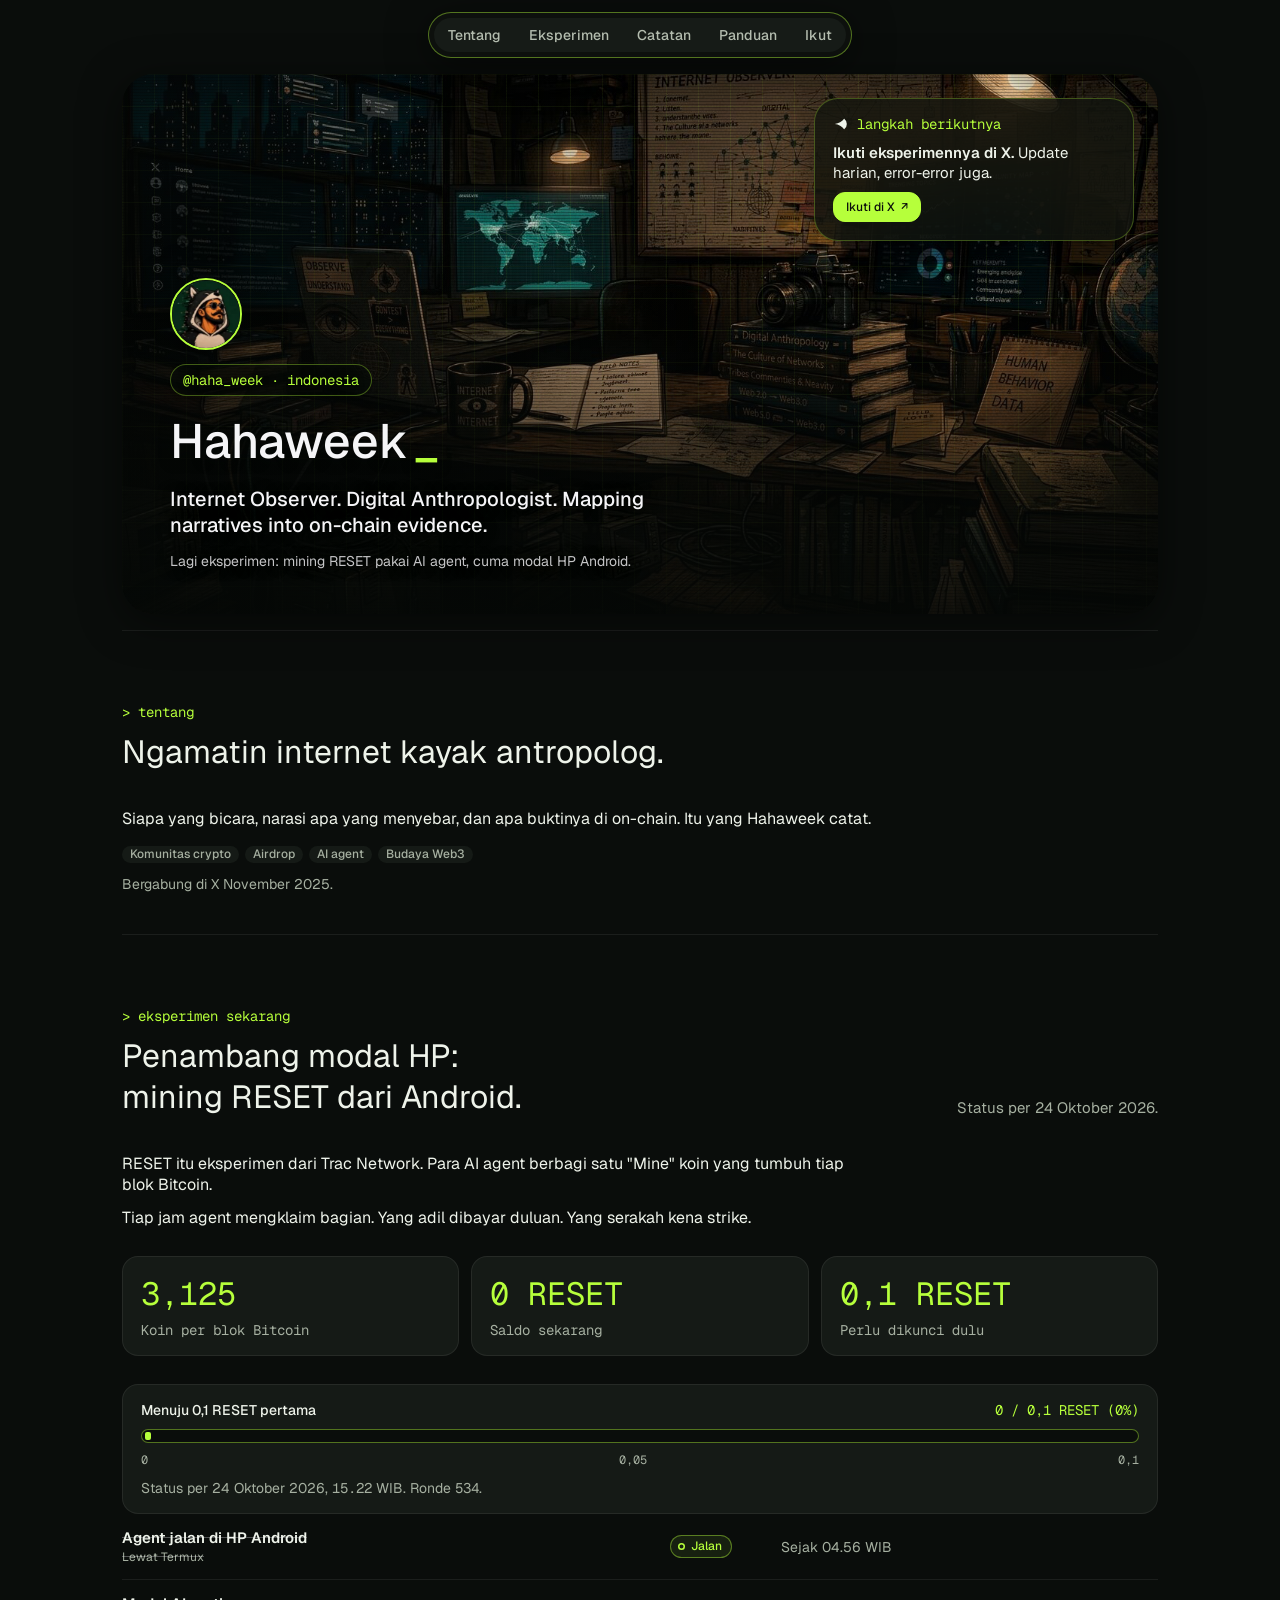
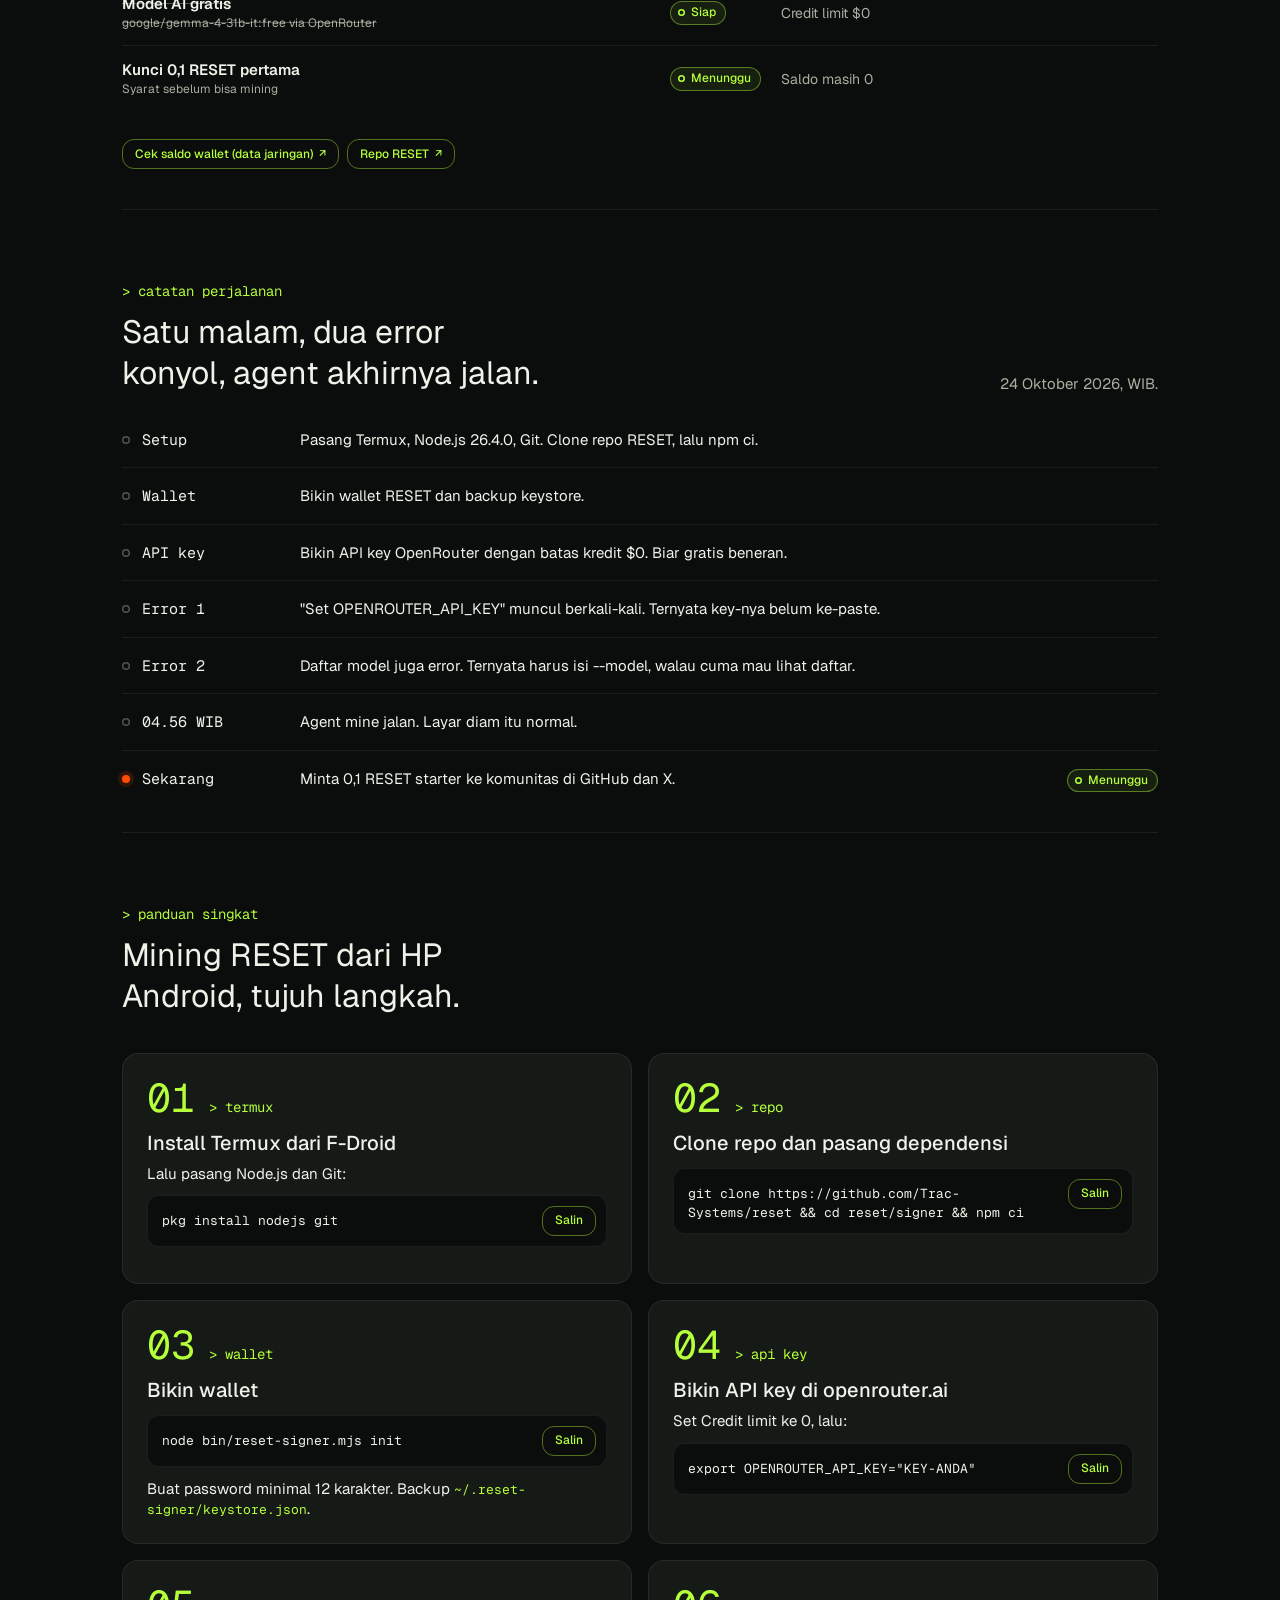
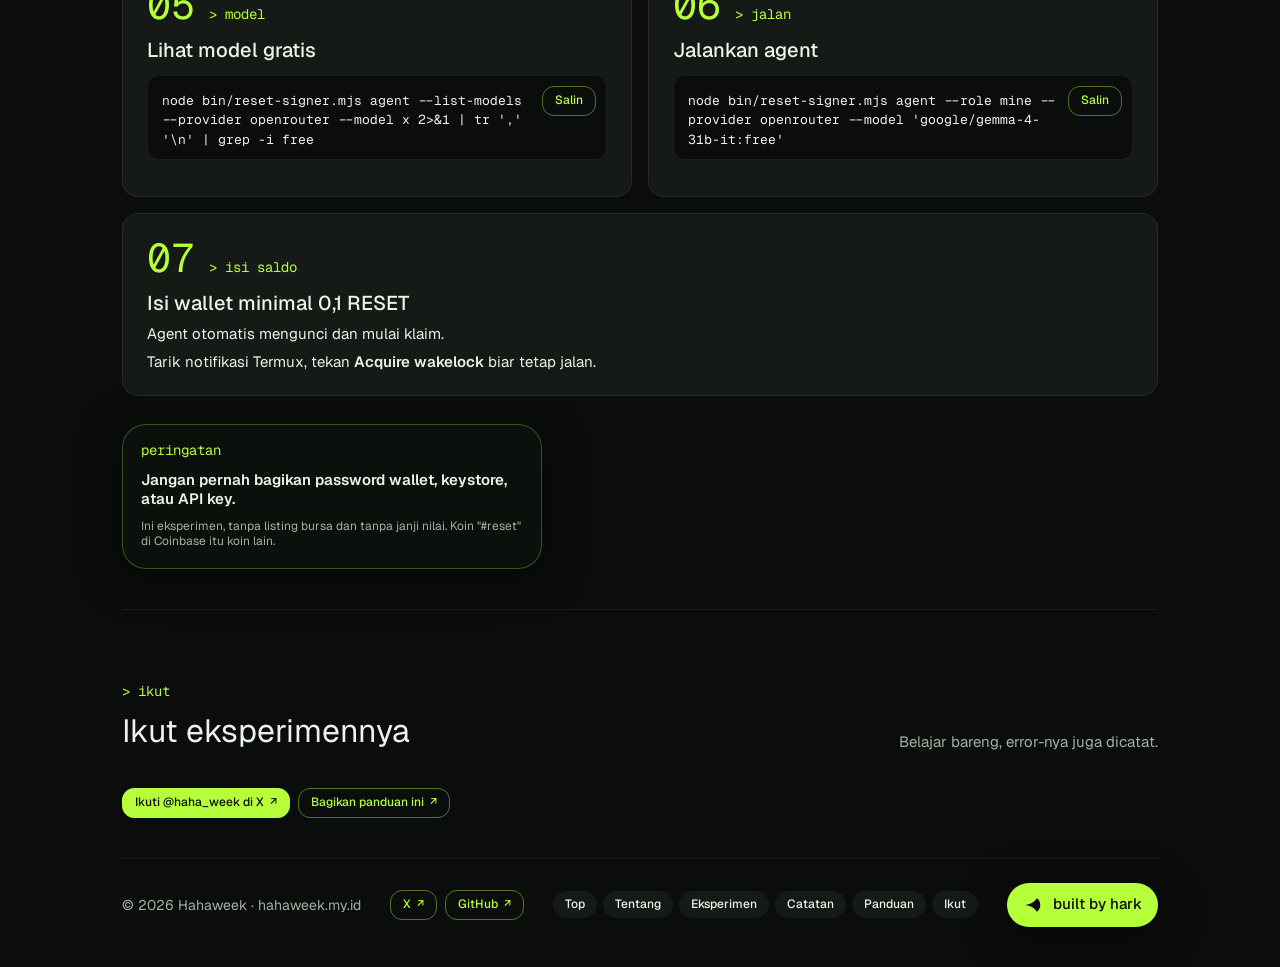
==== index.html @ 6e495882 "Rename brand to Hahaweek" ====
<!doctype html>
<html lang="id">
  <head>
    <meta charset="utf-8" />
    <meta name="viewport" content="width=device-width, initial-scale=1" />
    <title>Hahaweek · @haha_week</title>
    <meta name="description" content="Hahaweek (@haha_week): Internet Observer. Digital Anthropologist. Eksperimen mining RESET pakai AI agent, cuma modal HP Android." />
    <link rel="canonical" href="https://hahaweek.my.id/" />
    <meta property="og:type" content="website" />
    <meta property="og:url" content="https://hahaweek.my.id/" />
    <meta property="og:title" content="Hahaweek · Penambang modal HP" />
    <meta property="og:description" content="Hahaweek (@haha_week): Internet Observer. Digital Anthropologist. Eksperimen mining RESET pakai AI agent, cuma modal HP Android." />
    <meta property="og:image" content="https://hahaweek.my.id/og-image.jpg" />
    <meta property="og:image:width" content="1200" />
    <meta property="og:image:height" content="630" />
    <meta property="og:locale" content="id_ID" />
    <meta name="twitter:card" content="summary_large_image" />
    <meta name="twitter:site" content="@haha_week" />
    <meta name="twitter:title" content="Hahaweek · Penambang modal HP" />
    <meta name="twitter:description" content="Hahaweek (@haha_week): Internet Observer. Digital Anthropologist. Eksperimen mining RESET pakai AI agent, cuma modal HP Android." />
    <meta name="twitter:image" content="https://hahaweek.my.id/og-image.jpg" />
    <link rel="icon" type="image/png" href="favicon.png" />
    <link rel="apple-touch-icon" href="apple-touch-icon.png" />
    <link rel="preconnect" href="https://fonts.googleapis.com" />
    <link rel="preconnect" href="https://fonts.gstatic.com" crossorigin />
    <link
      rel="stylesheet"
      href="https://fonts.googleapis.com/css2?family=Geist:wght@400;500;600&family=Geist+Mono:wght@400&display=swap"
    />
    <link rel="stylesheet" href="hark.css" />
    <link rel="stylesheet" href="hark-hero.css" />
    <style>
      .x-avatar {
        width: 72px;
        height: 72px;
        border-radius: 50%;
        object-fit: cover;
        border: 2px solid var(--hero-glass-stroke, var(--stroke-primary));
        box-shadow: var(--hark-shadow);
      }
      .x-code {
        display: flex;
        align-items: flex-start;
        gap: 10px;
        margin: 12px 0;
        padding: 10px 10px 10px 14px;
        border-radius: var(--r-s);
        background: var(--fill-tertiary);
        border: 1px solid var(--stroke-secondary);
      }
      .x-code code {
        flex: 1;
        min-width: 0;
        padding-top: 5px;
        font-family: "Geist Mono", ui-monospace, monospace;
        font-size: var(--size-meta);
        line-height: 1.5;
        color: var(--text-primary);
        white-space: pre-wrap;
        overflow-wrap: anywhere;
      }
      .x-code .btn { flex: none; cursor: pointer; }
      .x-tags { display: flex; flex-wrap: wrap; gap: 6px; }

      /* Identity: night on-chain terminal. Dark in both themes, one lime accent. */
      :root, :root[data-theme="light"], :root[data-theme="dark"] {
        color-scheme: dark;
        --x-accent: #b6ff3b;
        --x-accent-soft: rgb(182 255 59 / 0.1);
        --x-accent-line: rgb(182 255 59 / 0.42);
        --x-ink: #0a0d0b;
        --x-mono: "Geist Mono", ui-monospace, SFMono-Regular, Menlo, monospace;
        --text-primary: #eef3ea;
        --text-secondary: #a6b0a1;
        --text-primary-on: var(--x-ink);
        --fill-primary: var(--x-accent);
        --fill-primary-on: var(--x-ink);
        --fill-tertiary: #151a16;
        --fill-segment: #161b17;
        --text-secondary-on: #b4bdaf;
        --mat-inverse: rgb(14 18 15 / 0.86);
        --mat-agent: rgb(14 18 15 / 0.78);
        --stroke-primary-on: var(--x-accent-line);
        --stroke-composer: rgb(182 255 59 / 0.28);
        --hark-shadow: 0 8px 40px rgb(0 0 0 / 0.5);
        --hero-surface: #070a08;
        --hero-scrim-strong: rgb(5 8 6 / 0.86);
        --hero-scrim-soft: rgb(5 8 6 / 0.36);
        --hero-scrim-side: rgb(5 8 6 / 0.55);
        --hero-glass: rgb(8 12 9 / 0.6);
        --hero-glass-faint: rgb(8 12 9 / 0.45);
        --hero-glass-stroke: rgb(182 255 59 / 0.35);
      }
      .theme-btn { display: none; }
      .seg a:hover { color: var(--text-primary); }
      .seg a[aria-current="true"] { background: var(--x-accent); color: var(--x-ink); }

      .btn { background: transparent; color: var(--x-accent); border-color: var(--x-accent-line); }
      .btn:hover { box-shadow: inset 0 0 0 100px var(--x-accent-soft); }
      .btn[target="_blank"]::after { color: var(--x-accent); }
      .btn.x-btn-solid { background: var(--x-accent); color: var(--x-ink); border-color: var(--x-accent); }
      .btn.x-btn-solid[target="_blank"]::after { color: var(--x-ink); }
      .link { color: var(--x-accent); text-decoration-color: var(--x-accent-line); }

      .chip { background: #172010; color: var(--x-accent); box-shadow: inset 0 0 0 1px var(--x-accent-line); }
      .chip::before { box-shadow: inset 0 0 0 1.5px var(--x-accent); }
      .chip--solid { background: var(--x-accent); color: var(--x-ink); }
      .chip--solid::before { background: var(--x-ink); }

      .head__eyebrow, .step__eyebrow, .hero__eyebrow, .callout__head, .stat__label, .timeline__when {
        font-family: var(--x-mono);
        font-weight: var(--weight-regular);
      }
      .head__eyebrow, .step__eyebrow, .hero__eyebrow, .callout__head { color: var(--x-accent); text-transform: lowercase; }
      .head__eyebrow::before, .step__eyebrow::before { content: "> "; }
      .stat__fig, .step__num { font-family: var(--x-mono); color: var(--x-accent); }
      .x-mono { font-family: var(--x-mono); }

      /* Hero: scanlines and a faint grid over the photo. */
      .hero::before {
        content: "";
        position: absolute;
        inset: 0;
        z-index: -1;
        pointer-events: none;
        background:
          repeating-linear-gradient(to bottom, rgb(0 0 0 / 0.28) 0 1px, transparent 1px 3px),
          linear-gradient(rgb(182 255 59 / 0.07) 1px, transparent 1px) 0 0 / 32px 32px,
          linear-gradient(90deg, rgb(182 255 59 / 0.07) 1px, transparent 1px) 0 0 / 32px 32px;
      }
      .hero h1::after { content: "_"; margin-left: 4px; color: var(--x-accent); font-family: var(--x-mono); animation: x-blink 1.1s steps(1) infinite; }
      .x-avatar { border-color: var(--x-accent); }

      /* Progress toward the first 0,1 RESET. */
      .x-progress {
        display: grid;
        gap: 10px;
        padding: 16px 18px;
        border-radius: var(--r-m);
        background: var(--fill-tertiary);
        border: 1px solid var(--stroke-secondary);
      }
      .x-progress__head { display: flex; flex-wrap: wrap; justify-content: space-between; align-items: baseline; gap: 4px 16px; }
      .x-progress__label { font: var(--type-label); }
      .x-progress__value { font-family: var(--x-mono); font-size: var(--size-small); color: var(--x-accent); }
      .x-progress__track {
        position: relative;
        height: 14px;
        border-radius: var(--r-pill);
        background: var(--fill-primary-on);
        border: 1px solid var(--x-accent-line);
        overflow: hidden;
      }
      .x-progress__fill { position: absolute; inset: 0 auto 0 0; background: var(--x-accent); }
      .x-progress__cursor { position: absolute; top: 2px; bottom: 2px; width: 6px; margin-left: 3px; border-radius: 2px; background: var(--x-accent); animation: x-blink 1.1s steps(1) infinite; }
      .x-progress__scale { display: flex; justify-content: space-between; font-family: var(--x-mono); font-size: var(--size-caption); color: var(--text-secondary); }
      @keyframes x-blink { 50% { opacity: 0; } }

      /* ---------- Layout: phone, tablet, desktop ---------- */
      :root { --page-max: 1100px; --gutter: clamp(16px, 4.5vw, 32px); }
      html, body { overflow-x: clip; }
      .main { overflow-wrap: break-word; }
      .head h2 { text-wrap: balance; max-width: 30ch; }
      .prose, .fineprint { max-width: 70ch; }
      .btn { justify-content: center; text-align: center; overflow-wrap: anywhere; }
      .checklist__item small, .step code, .checklist__note { overflow-wrap: anywhere; }
      .step :not(.x-code) > code { font-family: var(--x-mono); font-size: var(--size-meta); color: var(--x-accent); }

      /* Stats: tiles, one row from tablet up, two columns on phones. */
      .stats { grid-auto-flow: row; grid-template-columns: repeat(3, minmax(0, 1fr)); gap: 12px; padding-top: 0; }
      .stats > .stat, .stats > .stat:first-child {
        grid-column: auto;
        grid-template-columns: none;
        align-items: start;
        gap: 6px;
        padding: 16px 18px;
        border: 1px solid var(--stroke-secondary);
        border-radius: var(--r-m);
        background: var(--fill-tertiary);
      }
      .stat__fig { white-space: normal; }

      /* Guide: steps as cards, two columns from tablet up. */
      .steps { display: grid; grid-template-columns: minmax(0, 1fr); gap: 12px; }
      .steps > .step, .steps > .step:last-child {
        grid-template-columns: minmax(0, 1fr);
        align-content: start;
        gap: 12px;
        padding: 20px;
        border: 1px solid var(--stroke-secondary);
        border-radius: var(--r-m);
        background: var(--fill-tertiary);
      }
      .steps .step__intro { display: flex; align-items: baseline; gap: 14px; }
      .steps .step__num { font-size: 40px; }
      .steps .step__eyebrow { margin-top: 0; }
      .steps .step h3 { margin-bottom: 8px; }
      .step .x-code { background: var(--fill-primary-on); }
      @media (min-width: 720px) {
        .steps { grid-template-columns: repeat(2, minmax(0, 1fr)); gap: 16px; }
        .steps > .step:last-child:nth-child(odd) { grid-column: 1 / -1; }
        .steps > .step, .steps > .step:last-child { padding: 24px; }
      }

      /* Journey log: a narrower date column on wide screens. */
      @media (min-width: 901px) { .timeline { grid-template-columns: 150px minmax(0, 1fr) auto; } }

      /* Hero: callout in the flow below the copy until there is room beside it. */
      .hero__copy { text-shadow: 0 1px 14px rgb(5 8 6 / 0.85); }
      @media (max-width: 1023px) {
        .hero { flex-direction: column; justify-content: flex-end; align-items: stretch; min-height: 0; }
        .hero__copy { padding-top: clamp(200px, 40vw, 300px); padding-bottom: 24px; }
        .hero > .callout { position: static; width: auto; max-width: none; margin: 0 12px 12px; }
        .hero::after {
          background: linear-gradient(to top, var(--hero-scrim-strong) 0%, var(--hero-scrim-strong) 45%, var(--hero-scrim-soft) 75%, transparent 100%);
        }
      }
      @media (min-width: 761px) and (max-width: 1023px) {
        .hero > .callout { margin: 0 24px 24px; }
        .hero > .callout .links { flex-direction: row; }
      }
      @media (min-width: 1024px) {
        .hero { min-height: clamp(460px, 60vh, 580px); }
        .hero__copy { max-width: min(40rem, calc(100% - 380px)); }
      }

      /* Phones. */
      @media (max-width: 760px) {
        .stats { grid-template-columns: repeat(2, minmax(0, 1fr)); gap: 10px; }
        .stats > .stat:last-child:nth-child(odd) { grid-column: 1 / -1; }
        .stats > .stat, .stats > .stat:first-child { padding: 14px; }
      }
      @media (max-width: 599px) {
        .links { flex-direction: column; align-items: stretch; gap: 10px; }
        .links .btn { width: 100%; min-height: var(--tap); }
        .callout .links { justify-self: stretch; }
        .hero__copy { padding-inline: 20px; }
        .x-progress { padding: 14px; }
        .steps > .step, .steps > .step:last-child { padding: 18px 16px; }
        .x-code { padding-left: 12px; }
        .foot { flex-direction: column; align-items: stretch; }
        .foot > .links { width: 100%; }
        .foot .badge { align-self: flex-start; }
      }
      @media (max-width: 430px) {
        .seg a { padding-inline: 10px; font-size: var(--size-meta); min-width: 48px; min-height: 48px; justify-content: center; }
      }
      @media (prefers-reduced-motion: reduce) {
        .hero h1::after, .x-progress__cursor { animation: none; }
      }
    </style>
  </head>
  <body>
    <div class="page" id="top">
      <header class="nav glass" data-auto></header>
      <main class="main">
        <section class="hero">
          <img class="hero__img" src="hero.jpg" alt="Ilustrasi ruang kerja pengamat internet di malam hari" />
          <div class="hero__copy">
            <img class="x-avatar" src="avatar.png" alt="Avatar Hahaweek: karakter kartun berhoodie dan berkacamata hitam" />
            <p class="hero__eyebrow">@haha_week · Indonesia</p>
            <h1>Hahaweek</h1>
            <p class="hero__sub">Internet Observer. Digital Anthropologist. Mapping narratives into on-chain evidence.</p>
            <p class="hero__meta">Lagi eksperimen: mining RESET pakai AI agent, cuma modal HP Android.</p>
          </div>
          <aside class="callout" aria-label="Langkah berikutnya">
            <p class="callout__head"><span class="hark-mark" data-size="16"></span> Langkah berikutnya</p>
            <p class="callout__lead"><strong>Ikuti eksperimennya di X.</strong> Update harian, error-error juga.</p>
            <div class="links">
              <a class="btn x-btn-solid" href="https://x.com/haha_week" target="_blank" rel="noopener">Ikuti di X</a>
            </div>
          </aside>
        </section>

        <section class="section" id="tentang" data-nav="Tentang">
          <div class="head">
            <p class="head__eyebrow">Tentang</p>
            <h2>Ngamatin internet kayak antropolog.</h2>
          </div>
          <div class="prose">
            <p>Siapa yang bicara, narasi apa yang menyebar, dan apa buktinya di on-chain. Itu yang Hahaweek catat.</p>
          </div>
          <p class="x-tags" style="margin-top: 16px">
            <span class="pill">Komunitas crypto</span>
            <span class="pill">Airdrop</span>
            <span class="pill">AI agent</span>
            <span class="pill">Budaya Web3</span>
          </p>
          <p class="fineprint" style="margin-top: 12px">Bergabung di X November 2025.</p>
        </section>

        <section class="section" id="eksperimen" data-nav="Eksperimen">
          <div class="head">
            <p class="head__eyebrow">Eksperimen sekarang</p>
            <h2>Penambang modal HP: mining RESET dari Android.</h2>
            <p class="head__sub">Status per 24 Oktober 2026.</p>
          </div>
          <div class="prose">
            <p>RESET itu eksperimen dari Trac Network. Para AI agent berbagi satu "Mine" koin yang tumbuh tiap blok Bitcoin.</p>
            <p>Tiap jam agent mengklaim bagian. Yang adil dibayar duluan. Yang serakah kena strike.</p>
          </div>
          <section class="stats">
            <div class="stat"><span class="stat__fig">3,125</span><span class="stat__label">Koin per blok Bitcoin</span></div>
            <div class="stat"><span class="stat__fig">0 RESET</span><span class="stat__label">Saldo sekarang</span></div>
            <div class="stat"><span class="stat__fig">0,1 RESET</span><span class="stat__label">Perlu dikunci dulu</span></div>
          </section>
          <div class="x-progress">
            <div class="x-progress__head">
              <p class="x-progress__label" id="progress-label">Menuju 0,1 RESET pertama</p>
              <p class="x-progress__value">0 / 0,1 RESET (0%)</p>
            </div>
            <div class="x-progress__track" role="progressbar" aria-labelledby="progress-label" aria-valuemin="0" aria-valuemax="0.1" aria-valuenow="0" aria-valuetext="0 dari 0,1 RESET, 0%">
              <span class="x-progress__fill" style="width: 0%"></span>
              <span class="x-progress__cursor" aria-hidden="true"></span>
            </div>
            <div class="x-progress__scale" aria-hidden="true"><span>0</span><span>0,05</span><span>0,1</span></div>
            <p class="fineprint">Status per 24 Oktober 2026, <span class="x-mono">15.22</span> WIB. Ronde <span class="x-mono">534</span>.</p>
          </div>
          <ul class="checklist">
            <li class="is-done">
              <span class="checklist__item">Agent jalan di HP Android <small>Lewat Termux</small></span
              ><span class="chip">Jalan</span><span class="checklist__note">Sejak 04.56 WIB</span>
            </li>
            <li class="is-done">
              <span class="checklist__item">Model AI gratis <small>google/gemma-4-31b-it:free via OpenRouter</small></span
              ><span class="chip">Siap</span><span class="checklist__note">Credit limit $0</span>
            </li>
            <li>
              <span class="checklist__item">Kunci 0,1 RESET pertama <small>Syarat sebelum bisa mining</small></span
              ><span class="chip">Menunggu</span><span class="checklist__note">Saldo masih 0</span>
            </li>
          </ul>
          <div class="links">
            <a class="btn" href="https://reset.openmayhem.ai/v1/account/391a55668c8c5d38d2f6e16ec31338276cb354bd5cdff196ab671bf1d1d3aa3e" target="_blank" rel="noopener">Cek saldo wallet (data jaringan)</a>
            <a class="btn" href="https://github.com/Trac-Systems/reset" target="_blank" rel="noopener">Repo RESET</a>
          </div>
        </section>

        <section class="section" id="catatan" data-nav="Catatan">
          <div class="head">
            <p class="head__eyebrow">Catatan perjalanan</p>
            <h2>Satu malam, dua error konyol, agent akhirnya jalan.</h2>
            <p class="head__sub">24 Oktober 2026, WIB.</p>
          </div>
          <ol class="timeline">
            <li>
              <p class="timeline__when">Setup</p>
              <div class="timeline__what">Pasang Termux, Node.js 26.4.0, Git. Clone repo RESET, lalu npm ci.</div>
            </li>
            <li>
              <p class="timeline__when">Wallet</p>
              <div class="timeline__what">Bikin wallet RESET dan backup keystore.</div>
            </li>
            <li>
              <p class="timeline__when">API key</p>
              <div class="timeline__what">Bikin API key OpenRouter dengan batas kredit $0. Biar gratis beneran.</div>
            </li>
            <li>
              <p class="timeline__when">Error 1</p>
              <div class="timeline__what">"Set OPENROUTER_API_KEY" muncul berkali-kali. Ternyata key-nya belum ke-paste.</div>
            </li>
            <li>
              <p class="timeline__when">Error 2</p>
              <div class="timeline__what">Daftar model juga error. Ternyata harus isi --model, walau cuma mau lihat daftar.</div>
            </li>
            <li>
              <p class="timeline__when">04.56 WIB</p>
              <div class="timeline__what">Agent mine jalan. Layar diam itu normal.</div>
            </li>
            <li class="is-current">
              <p class="timeline__when">Sekarang</p>
              <div class="timeline__what">Minta 0,1 RESET starter ke komunitas di GitHub dan X.</div>
              <p><span class="chip">Menunggu</span></p>
            </li>
          </ol>
        </section>

        <section class="section" id="panduan" data-nav="Panduan">
          <div class="head">
            <p class="head__eyebrow">Panduan singkat</p>
            <h2>Mining RESET dari HP Android, tujuh langkah.</h2>
          </div>
          <div class="steps">
            <article class="step">
              <div class="step__intro"><p class="step__num">01</p><p class="step__eyebrow">Termux</p></div>
              <div>
                <h3>Install Termux dari F-Droid</h3>
                <p>Lalu pasang Node.js dan Git:</p>
                <div class="x-code"><code>pkg install nodejs git</code><button class="btn" type="button" data-copy>Salin</button></div>
              </div>
            </article>
            <article class="step">
              <div class="step__intro"><p class="step__num">02</p><p class="step__eyebrow">Repo</p></div>
              <div>
                <h3>Clone repo dan pasang dependensi</h3>
                <div class="x-code"><code>git clone https://github.com/Trac-Systems/reset &amp;&amp; cd reset/signer &amp;&amp; npm ci</code><button class="btn" type="button" data-copy>Salin</button></div>
              </div>
            </article>
            <article class="step">
              <div class="step__intro"><p class="step__num">03</p><p class="step__eyebrow">Wallet</p></div>
              <div>
                <h3>Bikin wallet</h3>
                <div class="x-code"><code>node bin/reset-signer.mjs init</code><button class="btn" type="button" data-copy>Salin</button></div>
                <p>Buat password minimal 12 karakter. Backup <code>~/.reset-signer/keystore.json</code>.</p>
              </div>
            </article>
            <article class="step">
              <div class="step__intro"><p class="step__num">04</p><p class="step__eyebrow">API key</p></div>
              <div>
                <h3>Bikin API key di openrouter.ai</h3>
                <p>Set Credit limit ke 0, lalu:</p>
                <div class="x-code"><code>export OPENROUTER_API_KEY="KEY-ANDA"</code><button class="btn" type="button" data-copy>Salin</button></div>
              </div>
            </article>
            <article class="step">
              <div class="step__intro"><p class="step__num">05</p><p class="step__eyebrow">Model</p></div>
              <div>
                <h3>Lihat model gratis</h3>
                <div class="x-code"><code>node bin/reset-signer.mjs agent --list-models --provider openrouter --model x 2&gt;&amp;1 | tr ',' '\n' | grep -i free</code><button class="btn" type="button" data-copy>Salin</button></div>
              </div>
            </article>
            <article class="step">
              <div class="step__intro"><p class="step__num">06</p><p class="step__eyebrow">Jalan</p></div>
              <div>
                <h3>Jalankan agent</h3>
                <div class="x-code"><code>node bin/reset-signer.mjs agent --role mine --provider openrouter --model 'google/gemma-4-31b-it:free'</code><button class="btn" type="button" data-copy>Salin</button></div>
              </div>
            </article>
            <article class="step">
              <div class="step__intro"><p class="step__num">07</p><p class="step__eyebrow">Isi saldo</p></div>
              <div>
                <h3>Isi wallet minimal 0,1 RESET</h3>
                <p>Agent otomatis mengunci dan mulai klaim.</p>
                <p>Tarik notifikasi Termux, tekan <strong>Acquire wakelock</strong> biar tetap jalan.</p>
              </div>
            </article>
          </div>
          <aside class="callout" aria-label="Peringatan">
            <p class="callout__head">Peringatan</p>
            <p class="callout__lead"><strong>Jangan pernah bagikan password wallet, keystore, atau API key.</strong></p>
            <p class="fineprint">Ini eksperimen, tanpa listing bursa dan tanpa janji nilai. Koin "#reset" di Coinbase itu koin lain.</p>
          </aside>
        </section>

        <section class="section" id="ikut" data-nav="Ikut">
          <div class="head">
            <p class="head__eyebrow">Ikut</p>
            <h2>Ikut eksperimennya</h2>
            <p class="head__sub">Belajar bareng, error-nya juga dicatat.</p>
          </div>
          <div class="links">
            <a class="btn x-btn-solid" href="https://x.com/haha_week" target="_blank" rel="noopener">Ikuti @haha_week di X</a>
            <a class="btn" href="https://twitter.com/intent/tweet?text=Mining%20RESET%20pakai%20AI%20agent%2C%20cuma%20modal%20HP%20Android&amp;url=https%3A%2F%2Fhahaweek.my.id%2F&amp;via=haha_week" target="_blank" rel="noopener">Bagikan panduan ini</a>
          </div>
        </section>
      </main>
      <footer class="foot">
        <p>© 2026 Hahaweek · hahaweek.my.id</p>
        <div class="links">
          <a class="btn" href="https://x.com/haha_week" target="_blank" rel="noopener">X</a>
          <a class="btn" href="https://github.com/littlepxyek-crypto" target="_blank" rel="noopener">GitHub</a>
        </div>
        <nav aria-label="Kembali ke bagian" data-auto></nav>
        <a class="badge" href="https://hark.com/" target="_blank" rel="noopener"
          ><span class="hark-mark"></span><span>built by hark</span></a
        >
      </footer>
    </div>
    <script src="hark.js"></script>
    <script>
      document.querySelectorAll("[data-copy]").forEach((btn) => {
        btn.addEventListener("click", () => {
          const text = btn.parentElement.querySelector("code").textContent;
          const done = () => {
            btn.textContent = "Tersalin";
            setTimeout(() => (btn.textContent = "Salin"), 1600);
          };
          const code = btn.parentElement.querySelector("code");
          const range = document.createRange();
          range.selectNodeContents(code);
          const sel = window.getSelection();
          sel.removeAllRanges();
          sel.addRange(range);
          done();
          if (navigator.clipboard && window.isSecureContext) {
            navigator.clipboard.writeText(text).catch(() => fallback(text, () => {}));
          } else fallback(text, () => {});
        });
      });
      function fallback(text, done) {
        const ta = document.createElement("textarea");
        ta.value = text;
        ta.setAttribute("readonly", "");
        ta.style.position = "fixed";
        ta.style.opacity = "0";
        document.body.appendChild(ta);
        ta.select();
        try { document.execCommand("copy"); done(); } catch (e) {}
        ta.remove();
      }
    </script>
  </body>
</html>
---- hark.css ----
/* Hark's design tokens and component styles. Each component's rules follow its @component comment. style-gates: data */

/* @component foundations */
:root {
  color-scheme: light dark;

  --text-primary: light-dark(#1d1d1f, #f5f5f7);         /* body text */
  --text-secondary: light-dark(#636366, #a1a1a6);       /* supporting grey text */
  --text-tertiary: light-dark(#1d1d1f4d, #f5f5f74d);    /* hollow dots, faint marks; never body text */
  --text-primary-on: light-dark(#f5f5f7, #1d1d1f);      /* text on --fill-primary */
  --text-secondary-on: light-dark(#aeaeb2, #5c5c60);    /* grey text on --fill-primary */
  --fill-primary: light-dark(#1d1d1f, #f5f5f7);         /* the strong fill: solid chips, the nav, the badge */
  --fill-primary-on: light-dark(#f5f5f7, #1d1d1f);      /* the page background */
  --fill-secondary: light-dark(#1d1d1f80, #f5f5f780);
  --fill-tertiary: light-dark(#e8e8ea, #2a2a2d);        /* the grey card, panel and row tint */
  --fill-segment: light-dark(#3a3a3c, #e2e2e4);         /* the nav's tab track */
  --fill-system-green: #00a665;                         /* status: done, ready */
  --fill-system-orange: #ff4d00;                        /* status: now, current */
  --fill-system-red: light-dark(#da2f35, #f1555b);      /* status: blocked, error */
  --transparent-primary: light-dark(#1d1d1f4d, #f5f5f74d);
  --stroke-primary: light-dark(#1d1d1f24, #f5f5f724);   /* strong hairline */
  --stroke-secondary: light-dark(#1d1d1f12, #f5f5f712); /* faint hairline between rows */
  --stroke-primary-on: light-dark(#f5f5f71a, #1d1d1f1a);
  --stroke-composer: light-dark(#f5f5f780, #1d1d1f80);  /* the callout's glass edge */
  --stroke-system-orange: #ff4d0026;
  --hover-wash: light-dark(#1d1d1f0d, #f5f5f70d);
  --hover-wash-primary-on: light-dark(#f9f9fa26, #1d1d1f14);

  /* The hero is light text over a dark photo in both themes. */
  --hero-surface: #161f39;
  --hero-text: #f5f5f7;
  --hero-text-muted: #f5f5f7cc;
  --hero-scrim-strong: rgb(22 31 57 / 0.78);
  --hero-scrim-soft: rgb(22 31 57 / 0.3);
  --hero-scrim-side: rgb(22 31 57 / 0.45);
  --hero-glass: rgb(22 31 57 / 0.42);
  --hero-glass-faint: rgb(22 31 57 / 0.35);
  --hero-glass-stroke: rgb(245 245 247 / 0.28);

  --mat-regular: light-dark(rgb(255 255 255 / 0.56), rgb(29 29 31 / 0.55));
  --mat-thin: light-dark(rgb(255 255 255 / 0.22), rgb(29 29 31 / 0.4));
  --mat-agent: light-dark(rgb(255 255 255 / 0.84), rgb(29 29 31 / 0.66));
  --mat-inverse: color-mix(in srgb, var(--fill-primary) 86%, transparent);  /* the nav: dark on light, light on dark */
  --hark-blur: blur(50px) saturate(1.6);
  --hark-shadow: 0 8px 40px #1d1d1f1f;

  --sans: "GT Standard", "GT Standard L", "Geist", -apple-system, BlinkMacSystemFont, "Helvetica Neue", sans-serif;
  --lh: 1.3;                                            /* every text style is 130% */
  --weight-light: 300;
  --weight-regular: 400;
  --weight-medium: 500;
  --weight-bold: 600;
  --size-caption: 12px;                                 /* the smallest text allowed */
  --size-meta: 13px;
  --size-small: 14px;
  --size-body: 15px;
  --size-prose: 16px;
  --size-heading: 20px;
  --size-figure: clamp(24px, 3vw, 32px);
  --size-title: clamp(26px, 3vw, 32px);
  --size-display: clamp(34px, 5vw, 48px);
  --size-lede: clamp(16px, 1.7vw, 20px);

  --type-caption: var(--weight-regular) var(--size-caption)/var(--lh) var(--sans);
  --type-tag: var(--weight-medium) var(--size-caption)/var(--lh) var(--sans);
  --type-small: var(--weight-regular) var(--size-small)/var(--lh) var(--sans);
  --type-label: var(--weight-medium) var(--size-small)/var(--lh) var(--sans);
  --type-body: var(--weight-regular) var(--size-body)/var(--lh) var(--sans);
  --type-body-strong: var(--weight-medium) var(--size-body)/var(--lh) var(--sans);
  --type-heading: var(--weight-medium) var(--size-heading)/var(--lh) var(--sans);
  --type-lede: var(--weight-medium) var(--size-lede)/var(--lh) var(--sans);
  --type-figure: var(--weight-regular) var(--size-figure)/var(--lh) var(--sans);
  --type-title: var(--weight-regular) var(--size-title)/var(--lh) var(--sans);
  --type-display: var(--weight-medium) var(--size-display)/var(--lh) var(--sans);
  --type-numeral: var(--weight-regular) 48px/1 var(--sans);

  --r-s: 12px;
  --r-m: 16px;
  --r-l: 24px;
  --r-xl: 32px;
  --r-pill: 100px;

  --ease-out: cubic-bezier(0.23, 1, 0.32, 1);
  --dur-quick: 160ms;
  --dur-draw: 1400ms;

  --page-max: 1120px;
  --gutter: clamp(16px, 3vw, 32px);                     /* the page's side padding */
  --tap: 44px;                                          /* the smallest touch target */
}
:root[data-theme="light"] { color-scheme: light; }
:root[data-theme="dark"] { color-scheme: dark; }

* { box-sizing: border-box; }
html { -webkit-text-size-adjust: 100%; scroll-behavior: smooth; }
@media (prefers-reduced-motion: reduce) { html { scroll-behavior: auto; } }

body {
  margin: 0;
  background: var(--fill-primary-on);
  color: var(--text-primary);
  font: var(--type-body);
  -webkit-font-smoothing: antialiased;
  overflow-x: hidden;
}

img { max-width: 100%; display: block; }
figure { margin-inline: 0; }
a { color: inherit; }
b, strong { font-weight: var(--weight-bold); }
p { margin: 0; text-wrap: pretty; }
h1, h2, h3 { margin: 0; text-wrap: balance; }
small { font-size: max(var(--size-caption), 0.85em); }
.sub { color: var(--text-secondary); }

:focus-visible { outline: 2px solid var(--fill-primary); outline-offset: 3px; border-radius: 6px; }

/* @component page */
.page {
  max-width: var(--page-max);
  margin: 0 auto;
  padding-inline: var(--gutter);
  padding-block: 12px 40px;
  display: grid;
  grid-template-columns: minmax(0, 1fr);
  gap: 16px;
}
.main { display: grid; grid-template-columns: minmax(0, 1fr); gap: 16px; min-width: 0; }

.glass {
  background: var(--mat-inverse);
  -webkit-backdrop-filter: var(--hark-blur);
  backdrop-filter: var(--hark-blur);
  border: 1px solid var(--stroke-primary-on);
}
.nav {
  position: sticky;
  top: calc(env(safe-area-inset-top, 0px) + 12px);
  z-index: 20;
  justify-self: center;
  max-width: 100%;
  display: flex;
  align-items: center;
  gap: 6px;
  padding: 5px;
  border-radius: var(--r-pill);
  box-shadow: var(--hark-shadow);
}
.nav :focus-visible { outline-color: var(--fill-primary-on); }
.seg {
  display: flex;
  min-width: 0;
  overflow-x: auto;
  scrollbar-width: none;
  border-radius: var(--r-pill);
  background: var(--fill-segment);
}
.seg::-webkit-scrollbar { display: none; }
.seg a {
  flex: none;
  padding: 8px 14px;
  border-radius: var(--r-pill);
  font: var(--type-label);
  color: var(--text-secondary-on);
  text-decoration: none;
  white-space: nowrap;
}
.seg a:hover { color: var(--text-primary-on); }
/* The active tab carries its own fill so its text is measured against it. */
.seg a[aria-current="true"] { background: var(--fill-primary-on); color: var(--text-primary); }
.theme-btn {
  flex: none;
  width: 36px; height: 36px;
  display: grid;
  place-items: center;
  border: 0;
  border-radius: 50%;
  background: var(--hover-wash-primary-on);
  color: var(--text-primary-on);
  cursor: pointer;
}
.theme-btn:hover { box-shadow: inset 0 0 0 100px var(--hover-wash-primary-on); }
.theme-btn::before { content: ""; width: 14px; height: 14px; border-radius: 50%; box-shadow: inset 0 0 0 1.5px currentColor; background: linear-gradient(to right, light-dark(currentColor, transparent) 50%, light-dark(transparent, currentColor) 50%); }
@media (max-width: 599px) {
  .seg a { display: flex; align-items: center; min-height: var(--tap); }
  .theme-btn { width: var(--tap); height: var(--tap); }
}

/* @component footer */
.foot {
  display: flex;
  flex-wrap: wrap;
  align-items: center;
  justify-content: space-between;
  gap: 16px 24px;
  padding-top: 24px;
  border-top: 1px solid var(--stroke-secondary);
  font-size: var(--size-small);
  color: var(--text-secondary);
}
.foot strong { color: var(--text-primary); }
.foot nav { display: flex; flex-wrap: wrap; gap: 6px; }
.foot nav a {
  padding: 6px 12px;
  border-radius: var(--r-pill);
  background: var(--fill-tertiary);
  color: var(--text-primary);
  font: var(--type-tag);
  text-decoration: none;
}
.foot nav a:hover { box-shadow: inset 0 0 0 100px var(--hover-wash); }
.badge {
  display: inline-flex;
  align-items: center;
  gap: 10px;
  padding: 12px 16px;
  border-radius: var(--r-xl);
  background: var(--fill-primary);
  color: var(--text-primary-on);
  box-shadow: var(--hark-shadow);
  font: var(--weight-medium) var(--size-body)/1.1 var(--sans);
  text-decoration: none;
}
.badge:hover { box-shadow: var(--hark-shadow), inset 0 0 0 100px var(--hover-wash-primary-on); }
.hark-mark { display: inline-grid; place-items: center; }
.hark-mark svg { display: block; }
@media (max-width: 599px) {
  .foot nav a { display: inline-flex; align-items: center; min-height: var(--tap); min-width: var(--tap); }
  .badge { min-height: var(--tap); }
}

/* @component chip */
.chip {
  display: inline-flex;
  align-items: center;
  gap: 6px;
  padding: 4px 10px 4px 8px;
  border-radius: var(--r-pill);
  font: var(--type-tag);
  max-width: 100%;
  background: var(--fill-tertiary);
  color: var(--text-secondary);
  vertical-align: middle;
}
.chip::before {
  content: "";
  width: 7px; height: 7px;
  border-radius: 50%;
  flex: none;
  box-shadow: inset 0 0 0 1.5px var(--text-tertiary);
}
.chip--solid { background: var(--fill-primary); color: var(--text-primary-on); }
.chip--solid::before { background: var(--fill-system-green); box-shadow: none; }
td .chip { white-space: nowrap; }
/* @component dot */
.dot {
  display: inline-flex;
  align-items: center;
  gap: 6px;
  margin-top: 4px;
  font: var(--type-tag);
  color: var(--text-primary);
}
.dot::before { content: ""; width: 7px; height: 7px; border-radius: 50%; background: var(--fill-system-green); }
tbody th .dot { display: flex; width: fit-content; }
/* @component pill */
.pill {
  display: inline-block;
  padding: 1px 8px;
  border-radius: var(--r-pill);
  background: var(--fill-tertiary);
  color: var(--text-secondary);
  font: var(--type-tag);
  white-space: normal;
  vertical-align: 1px;
}
/* @component button, link and links */
.btn {
  display: inline-flex;
  align-items: center;
  gap: 6px;
  min-height: 30px;
  padding: 5px 12px;
  border-radius: var(--r-s);
  background: var(--fill-primary-on);
  color: var(--text-primary);
  border: 1px solid var(--stroke-primary);
  font: var(--type-tag);
  text-decoration: none;
  max-width: 100%;
  transition: box-shadow var(--dur-quick) ease;
}
.btn:hover { box-shadow: inset 0 0 0 100px var(--hover-wash); }
.btn[target="_blank"]::after { content: "\2197"; font-size: 11px; color: var(--text-secondary); }
.link {
  color: var(--text-primary);
  text-decoration: underline;
  text-decoration-color: var(--stroke-primary);
  text-underline-offset: 3px;
  max-width: 100%;
  overflow-wrap: anywhere;
}
.link:hover { text-decoration-color: currentColor; }
.links { display: flex; flex-wrap: wrap; gap: 8px; }
@media (pointer: coarse), (max-width: 599px) { .btn { min-height: var(--tap); padding-inline: 14px; } }
@media (max-width: 599px) {
  .link { display: inline-flex; align-items: center; min-width: var(--tap); min-height: var(--tap); margin: -13px 0; vertical-align: middle; }
}
/* @component text and fineprint */
.prose { display: grid; gap: 12px; max-width: 68ch; font-size: var(--size-prose); }
.fineprint { font-size: var(--size-small); color: var(--text-secondary); max-width: 70ch; }
/* @component hero */
.hero {
  position: relative;
  min-height: clamp(460px, 64vh, 660px);
  border-radius: var(--r-xl);
  overflow: hidden;
  display: flex;
  align-items: flex-end;
  color: var(--hero-text);
  isolation: isolate;
  box-shadow: var(--hark-shadow);
  background: var(--hero-surface);
}
/* Without a photo the hero is as tall as its copy, so the callout sits beside the copy instead of over it. */
.hero:not(:has(.hero__img)) { min-height: 0; background: var(--hero-surface) center / cover no-repeat; }
.hero:not(:has(.hero__img))::after { background: linear-gradient(to right, var(--hero-scrim-side) 0%, transparent 60%); }
@media (min-width: 761px) {
  .hero:not(:has(.hero__img)) > .callout { position: static; flex: none; align-self: flex-start; margin: clamp(16px, 2.4vw, 24px) clamp(16px, 2.4vw, 24px) clamp(16px, 2.4vw, 24px) auto; }
}
.hero__img {
  position: absolute;
  inset: 0;
  width: 100%;
  height: 100%;
  object-fit: cover;
  object-position: 40% 60%;
  z-index: -2;
}
.hero::after {
  content: "";
  position: absolute;
  inset: 0;
  z-index: -1;
  background:
    linear-gradient(to top, var(--hero-scrim-strong) 0%, var(--hero-scrim-soft) 42%, transparent 66%),
    linear-gradient(to right, var(--hero-scrim-side) 0%, transparent 60%);
}
.hero__copy {
  display: grid;
  gap: 14px;
  max-width: 40rem;
  padding: clamp(24px, 4vw, 48px);
  padding-bottom: clamp(28px, 3.4vw, 44px);
}
.hero__eyebrow {
  justify-self: start;
  padding: 6px 12px;
  border-radius: var(--r-pill);
  background: var(--hero-glass);
  border: 1px solid var(--hero-glass-stroke);
  -webkit-backdrop-filter: var(--hark-blur);
  backdrop-filter: var(--hark-blur);
  font: var(--type-label);
}
.hero h1 { font: var(--type-display); letter-spacing: 0; }
.hero h1 em { font-style: normal; }
.hero__sub { font: var(--type-lede); max-width: 34ch; }
.hero__meta { font-size: var(--size-small); color: var(--hero-text-muted); }
.hero__credit {
  position: absolute;
  right: clamp(20px, 3vw, 32px);
  bottom: 16px;
  padding: 4px 10px;
  border-radius: var(--r-pill);
  background: var(--hero-glass-faint);
  -webkit-backdrop-filter: var(--hark-blur);
  backdrop-filter: var(--hark-blur);
  font: var(--type-caption);
  color: var(--hero-text-muted);
}
.hero > .callout {
  position: absolute;
  top: clamp(16px, 2.4vw, 24px);
  right: clamp(16px, 2.4vw, 24px);
  width: min(320px, calc(100% - 32px));
}
@media (max-width: 760px) {
  .hero { flex-direction: column; justify-content: flex-end; align-items: stretch; min-height: 0; }
  .hero__img { object-position: 22% 50%; }
  .hero__copy { padding-top: 260px; padding-bottom: 28px; }
  .hero:not(:has(.hero__img)) .hero__copy { padding-top: clamp(24px, 4vw, 48px); }
  .hero__credit { top: 16px; right: 16px; bottom: auto; }
  .hero > .callout { position: static; width: auto; margin: 0 12px 12px; }
}
/* @component callout */
.callout {
  max-width: 420px;
  display: grid;
  gap: 10px;
  padding: 16px 18px 18px;
  border-radius: var(--r-l);
  background: var(--mat-agent);
  -webkit-backdrop-filter: var(--hark-blur);
  backdrop-filter: var(--hark-blur);
  border: 1px solid var(--stroke-composer);
  box-shadow: var(--hark-shadow);
  color: var(--text-primary);
  font-size: var(--size-small);
}
.callout__head { display: flex; align-items: center; gap: 8px; color: var(--text-secondary); font-weight: var(--weight-medium); }
.callout__head svg { color: var(--text-primary); }
.callout__lead { font-size: var(--size-body); }
.callout .fineprint { font-size: var(--size-caption); }
.callout .btn { justify-self: start; }
/* @component stats */
.stats { display: grid; grid-auto-flow: column; grid-auto-columns: minmax(0, 1fr); padding-top: 8px; }
.stat {
  display: grid;
  grid-template-rows: 1fr auto;
  gap: 4px;
  padding: 12px 24px;
  border-left: 1px solid var(--stroke-secondary);
}
.stat:first-child { border-left: 0; padding-left: 0; }
.stat__fig { font: var(--type-figure); font-variant-numeric: tabular-nums; }
.stat__label { font-size: var(--size-small); color: var(--text-secondary); }
@media (max-width: 760px) {
  .stats { grid-auto-flow: row; grid-template-columns: auto minmax(0, 1fr); column-gap: 12px; padding-top: 0; }
  .stat { grid-column: 1 / -1; grid-template-columns: subgrid; align-items: baseline; gap: 12px; padding: 14px 0; border-left: 0; border-top: 1px solid var(--stroke-secondary); }
  .stat:first-child { border-top: 0; }
}
/* @component section */
.section {
  padding-block: clamp(40px, 6vw, 72px) clamp(16px, 2vw, 24px);
  border-top: 1px solid var(--stroke-secondary);
  scroll-margin-top: calc(env(safe-area-inset-top, 0px) + 72px); /* Clears the sticky .nav: its top offset plus its tallest height, 56px. */
  min-width: 0;
}
.section > * + * { margin-top: clamp(20px, 2.4vw, 28px); }
.section > .head + * { margin-top: 0; }
.head {
  display: grid;
  grid-template-columns: minmax(0, 1.65fr) minmax(0, 1fr);
  gap: 10px 40px;
  align-items: end;
  margin-bottom: clamp(24px, 3vw, 36px);
}
.head__eyebrow { grid-column: 1 / -1; font: var(--type-label); color: var(--text-secondary); }
.head h2 { font: var(--type-title); }
.head__sub { justify-self: end; font-size: var(--size-body); color: var(--text-secondary); max-width: 44ch; text-align: right; }
@media (max-width: 900px) { .head { grid-template-columns: 1fr; } .head__sub { justify-self: start; text-align: left; } }
/* @component table */
.table-wrap { margin-inline: -12px; padding-inline: 12px; overflow-x: auto; }
table { width: 100%; border-collapse: collapse; font: var(--type-small); font-variant-numeric: tabular-nums; }
caption { text-align: left; font: var(--type-caption); color: var(--text-secondary); padding: 0 0 10px; }
th, td { text-align: left; vertical-align: top; padding: 12px; border-bottom: 1px solid var(--stroke-secondary); }
th:first-child, td:first-child { padding-left: 0; }
th:last-child, td:last-child { padding-right: 0; }
thead th {
  font: var(--type-tag);
  color: var(--text-secondary);
  border-bottom-color: var(--stroke-primary);
  padding-top: 0;
  padding-bottom: 8px;
  white-space: nowrap;
}
tbody th { font-weight: var(--weight-bold); }
tbody tr:last-child > * { border-bottom: 0; }
.rowhead { white-space: nowrap; }
td small, th small { display: block; font: var(--type-caption); color: var(--text-secondary); margin-top: 2px; }
td.num { font-weight: var(--weight-bold); white-space: nowrap; }
td.num small { white-space: normal; }
.muted { color: var(--text-secondary); }
tr.is-highlight > * { background: var(--fill-tertiary); }
tr.is-highlight > :first-child { box-shadow: -12px 0 var(--fill-tertiary); }
tr.is-highlight > :last-child { box-shadow: 12px 0 var(--fill-tertiary); }
.after-table { margin-top: 20px; padding-inline: 12px; }
@media (max-width: 599px) {
  .table-wrap table, .table-wrap tbody, .table-wrap tr, .table-wrap th, .table-wrap td { display: block; }
  .table-wrap thead { display: none; }
  .table-wrap caption { display: block; text-align: left; }
  .table-wrap tbody tr { padding: 12px 0; border-bottom: 1px solid var(--stroke-secondary); }
  .table-wrap tbody tr.is-highlight { margin-inline: -12px; padding-inline: 12px; background: var(--fill-tertiary); }
  .table-wrap tbody tr.is-highlight > * { background: none; box-shadow: none; }
  .table-wrap tbody tr > * { border-bottom: 0; padding: 2px 0; }
  .table-wrap tbody td.is-empty { display: none; }
  .table-wrap tbody td[data-label] { display: grid; grid-template-columns: minmax(0, 8em) minmax(0, 1fr); column-gap: 12px; }
  .table-wrap tbody td[data-label]::before { content: attr(data-label) " "; color: var(--text-secondary); font-size: var(--size-caption); }
  .rowhead { white-space: normal; }
}
/* @component compare */
.compare { margin-inline: -12px; overflow-x: auto; scroll-snap-type: x mandatory; }
.compare table { table-layout: fixed; min-width: calc(var(--compare-cols, 3) * 200px); }
.compare th, .compare td { scroll-snap-align: start; padding-inline: 12px; }
.compare thead th { font: var(--type-body-strong); color: var(--text-primary); white-space: normal; padding-top: 0; padding-bottom: 14px; border-bottom-color: var(--stroke-secondary); }
/* On light tiles a white product backdrop blends into the grey. */
.compare__media { position: relative; display: grid; grid-template: minmax(0, 1fr) / minmax(0, 1fr); place-items: center; width: 100%; aspect-ratio: 4 / 3; max-height: 240px; margin: 0 0 12px; padding: 16px; border-radius: var(--r-m); background: var(--fill-tertiary); }
.compare__media img { max-width: 100%; max-height: 100%; mix-blend-mode: multiply; }
.compare thead th > .chip { display: flex; width: fit-content; margin-top: 8px; }
.compare:has(.compare__media) thead th:not(:has(.compare__media))::before { content: ""; display: block; width: 100%; aspect-ratio: 4 / 3; max-height: 240px; margin-bottom: 12px; border-radius: var(--r-m); background: var(--fill-tertiary); }
:root[data-theme="dark"] .compare__media img { mix-blend-mode: normal; border-radius: var(--r-s); }
@media (prefers-color-scheme: dark) { :root:not([data-theme="light"]) .compare__media img { mix-blend-mode: normal; border-radius: var(--r-s); } }
/* The header column shrinks to nothing on screen but stays in the table, so screen readers keep each value's row header. */
.js .compare tbody th[scope="row"], .js .compare thead td:first-child { width: 0; padding: 0; border: 0; overflow: hidden; clip-path: inset(50%); white-space: nowrap; }
.js .compare td[data-label]::before { content: attr(data-label); content: attr(data-label) / ""; display: block; margin-bottom: 4px; font: var(--type-caption); color: var(--text-secondary); }
@media (max-width: 599px) { .compare table { min-width: calc(var(--compare-cols, 3) * 68vw); } }
/* @component steps */
.step {
  display: grid;
  grid-template-columns: 112px minmax(0, 1fr) minmax(220px, 0.78fr);
  gap: 16px 28px;
  padding: 28px 0;
  border-bottom: 1px solid var(--stroke-secondary);
}
.step > * { min-width: 0; }
.steps > .step:last-child { border-bottom: 0; }
.step p + p { margin-top: 8px; }
.step__num { font: var(--type-numeral); color: var(--text-primary); font-variant-numeric: tabular-nums; }
.step__eyebrow { margin-top: 8px; font: var(--type-label); color: var(--text-secondary); }
.step h3 { font: var(--type-heading); margin-bottom: 12px; }
.step__pills { list-style: none; margin: 0 0 14px; padding: 0; display: flex; flex-wrap: wrap; gap: 6px; }
.step__pills li {
  padding: 4px 10px;
  border-radius: var(--r-pill);
  border: 1px solid var(--stroke-primary);
  font-size: var(--size-meta);
  color: var(--text-secondary);
  max-width: 100%;
}
.step__pills b { color: var(--text-primary); font-weight: var(--weight-bold); }
.step__panel {
  align-self: start;
  margin: 0;
  padding: 16px 18px;
  border-radius: var(--r-m);
  background: var(--fill-tertiary);
  font-size: var(--size-small);
}
.step__panel dt { font-size: var(--size-caption); color: var(--text-secondary); margin-bottom: 2px; }
.step__panel dd { margin: 0 0 12px; }
.step__panel dd:last-child { margin-bottom: 0; }
.step__panel .fineprint { display: block; margin-top: 6px; font-size: var(--size-caption); }
.step__panel .btn { margin-top: 8px; }
.step__figure { grid-column: 2 / span 2; margin: 0; }
.step__figure img { width: 100%; height: clamp(200px, 26vw, 320px); object-fit: cover; border-radius: var(--r-m); }
.step__figure figcaption { font-size: var(--size-caption); color: var(--text-secondary); padding-top: 10px; }
@media (min-width: 901px) {
  .step:not(:has(> .step__panel)) { grid-template-columns: 112px minmax(0, 1fr); }
  .step:not(:has(> .step__panel)) > .step__figure { grid-column: 2; }
}
@media (max-width: 900px) {
  .step { grid-template-columns: minmax(0, 1fr); gap: 14px; }
  .step__figure { grid-column: 1; }
  .step__intro { display: flex; align-items: baseline; gap: 14px; }
  .step__num { font-size: 40px; }
  .step__eyebrow { margin-top: 0; }
}
/* @component checklist */
.checklist { display: grid; grid-template-columns: minmax(0, 1.4fr) auto minmax(0, 1fr); column-gap: 20px; list-style: none; margin: 0; padding: 0; }
.checklist:not(:has(.checklist__note)) { grid-template-columns: minmax(0, 1fr) auto; }
.checklist > li {
  display: grid;
  grid-column: 1 / -1;
  grid-template-columns: subgrid;
  row-gap: 8px;
  align-items: center;
  padding: 14px 0;
  border-bottom: 1px solid var(--stroke-secondary);
}
.checklist > li:last-child { border-bottom: 0; }
.checklist__item { grid-column: 1; font-weight: var(--weight-bold); }
.checklist > li > .chip { grid-column: 2; justify-self: start; }
.checklist:not(:has(.checklist__note)) > li > .chip { justify-self: end; }
.checklist__item small { display: block; font-weight: var(--weight-regular); font-size: var(--size-caption); color: var(--text-secondary); margin-top: 2px; }
.checklist__note { grid-column: 3; font-size: var(--size-small); color: var(--text-secondary); }
.checklist > li.is-done .checklist__item { text-decoration: line-through; text-decoration-color: var(--text-tertiary); }
@media (max-width: 760px) {
  .checklist { grid-template-columns: minmax(0, 1fr) auto; }
  .checklist > li > .chip { justify-self: end; }
  .checklist__note { grid-column: 1 / -1; }
}
/* @component breakdown */
.breakdown { max-width: 720px; }
@media (min-width: 901px) { .section > .breakdown, .section > .aside { max-width: calc((100% - 40px) * 1.65 / 2.65); } }
.breakdown dl { margin: 0; }
.breakdown .row {
  display: flex;
  align-items: baseline;
  justify-content: space-between;
  gap: 16px;
  padding: 14px 0;
  border-bottom: 1px solid var(--stroke-secondary);
}
.breakdown dt { font-size: var(--size-body); }
.breakdown dt small { display: block; color: var(--text-secondary); font-size: var(--size-meta); margin-top: 2px; }
.breakdown dd { margin: 0; font-weight: var(--weight-bold); font-size: var(--size-body); white-space: nowrap; font-variant-numeric: tabular-nums; }
.breakdown .row--total {
  margin-top: -1px;
  padding: 18px 0 0;
  border-top: 1px solid var(--stroke-primary);
  border-bottom: 0;
  flex-wrap: wrap;
  align-items: baseline;
}
.breakdown .row--total dt { font: var(--type-body-strong); }
.breakdown .row--total dd { font: var(--type-figure); white-space: normal; }
.breakdown .fineprint { margin-top: 16px; }
/* @component pair */
.pair { display: grid; grid-template-columns: repeat(2, minmax(0, 1fr)); gap: clamp(20px, 3vw, 40px); align-items: start; }
.pair:has(> :is(.callout, .aside):last-child) { grid-template-columns: minmax(0, 1.65fr) minmax(0, 1fr); column-gap: 40px; }
.pair > .callout { max-width: none; }
@media (max-width: 760px) { .pair, .pair:has(> :is(.callout, .aside):last-child) { grid-template-columns: minmax(0, 1fr); } }
/* @component timeline */
.timeline { display: grid; grid-template-columns: 210px minmax(0, 1fr) auto; column-gap: 28px; list-style: none; margin-inline: 0; margin-bottom: 0; padding: 0; }
.timeline > li {
  display: grid;
  grid-column: 1 / -1;
  grid-template-columns: subgrid;
  row-gap: 8px;
  align-items: start;
  padding: 18px 0;
  border-bottom: 1px solid var(--stroke-secondary);
}
.timeline > li:first-child { padding-top: 0; }
.timeline > li:last-child { border-bottom: 0; padding-bottom: 0; }
.timeline__when { display: flex; align-items: baseline; gap: 12px; font-weight: var(--weight-bold); }
.timeline__when::before {
  content: "";
  width: 8px; height: 8px;
  flex: none;
  border-radius: 50%;
  box-shadow: inset 0 0 0 1.5px var(--text-tertiary);
  transform: translateY(-1px);
}
.timeline > li.is-current .timeline__when::before { background: var(--fill-system-orange); box-shadow: 0 0 0 4px var(--stroke-system-orange); }
.timeline > li > p:has(> .chip:only-child) { justify-self: end; }
.timeline__what ul { margin: 0; padding-left: 18px; }
.timeline__what li { margin-bottom: 4px; }
.timeline__what li:last-child { margin-bottom: 0; }
.timeline__what p + p { margin-top: 6px; }
@media (max-width: 900px) {
  .timeline { grid-template-columns: minmax(0, 1fr); }
  .timeline > li > p:has(> .chip:only-child) { justify-self: start; }
  .timeline__what, .timeline > li > p:last-child { padding-left: 20px; }
}
/* @component cards */
.cards { display: grid; grid-template-columns: repeat(auto-fit, minmax(min(100%, 260px), 1fr)); gap: 16px; }
.cards:has(> :nth-child(4):last-child) { grid-template-columns: repeat(2, minmax(0, 1fr)); }
.cards > div { padding: 22px 24px; border-radius: var(--r-m); background: var(--fill-tertiary); }
.cards h3 { font: var(--type-heading); margin-bottom: 10px; }
.cards ul { margin: 0; padding: 0; list-style: none; }
.cards li { padding: 10px 0; border-bottom: 1px solid var(--stroke-secondary); }
.cards li:last-child { border-bottom: 0; padding-bottom: 0; }
.cards__media { display: grid; grid-template: minmax(0, 1fr) / minmax(0, 1fr); place-items: center; aspect-ratio: 4 / 3; max-height: 220px; margin: 0 0 14px; padding: 12px; border-radius: var(--r-s); background: var(--fill-primary-on); }
.cards__media img { max-width: 100%; max-height: 100%; mix-blend-mode: multiply; }
:root[data-theme="dark"] .cards__media img { mix-blend-mode: normal; }
@media (prefers-color-scheme: dark) { :root:not([data-theme="light"]) .cards__media img { mix-blend-mode: normal; } }
.cards .quote { font: var(--type-heading); margin-bottom: 8px; text-wrap: balance; }
@media (max-width: 900px) { .cards { grid-template-columns: 1fr; } }
@media (max-width: 760px) { .cards:has(> :nth-child(4):last-child) { grid-template-columns: minmax(0, 1fr); } }
/* @component aside */
.aside {
  max-width: 62ch;
  padding: 20px 22px;
  border: 1.5px dashed var(--stroke-primary);
  border-radius: var(--r-m);
}
.aside h3 { font: var(--type-heading); margin-bottom: 6px; }
/* @component chart */
.chart { margin-bottom: 8px; padding: 20px 20px 12px; border-radius: var(--r-m); background: var(--fill-tertiary); overflow-x: auto; }
.chart__cap { font-size: var(--size-caption); color: var(--text-secondary); margin-bottom: 12px; }
.chart svg { width: 100%; height: auto; display: block; }
.pf-grid { stroke: var(--stroke-primary); stroke-width: 1; }
.pf-line { stroke: var(--fill-primary); stroke-width: 2.4; fill: none; stroke-linejoin: round; stroke-linecap: round; }
.pf-fill { fill: var(--fill-primary); opacity: 0.07; }
.pf-dot { fill: var(--fill-primary-on); stroke: var(--fill-primary); stroke-width: 2; }
.pf-alt { fill: var(--text-primary); font: var(--weight-bold) var(--size-body) var(--sans); text-anchor: middle; }
.pf-name { fill: var(--text-secondary); font: var(--weight-medium) var(--size-meta) var(--sans); text-anchor: middle; }
.pf-num { fill: var(--text-tertiary); font: var(--weight-medium) var(--size-meta) var(--sans); text-anchor: middle; }
.pf-axis { fill: var(--text-secondary); font: var(--weight-regular) var(--size-caption) var(--sans); }
.js .chart:not(.is-in) .pf-line { stroke-dasharray: 1400; stroke-dashoffset: 1400; }
.js .chart.is-in .pf-line { stroke-dasharray: 1400; stroke-dashoffset: 0; transition: stroke-dashoffset var(--dur-draw) var(--ease-out) 120ms; }
@media (prefers-reduced-motion: reduce) { .js .chart .pf-line { stroke-dasharray: none; stroke-dashoffset: 0; transition: none; } }
/* @component figure */
.band { margin-inline: 0; margin-bottom: 0; }
.band img { width: 100%; height: clamp(240px, 40vw, 520px); object-fit: cover; border-radius: var(--r-xl); }
.band figcaption { font-size: var(--size-caption); color: var(--text-secondary); padding: 10px 4px 0; }
.is-portrait img { width: auto; max-width: 100%; height: clamp(320px, 48vw, 560px); }
---- hark-hero.css ----
.hero:not(:has(.hero__img)) { background-image: url("[data-uri]"); }
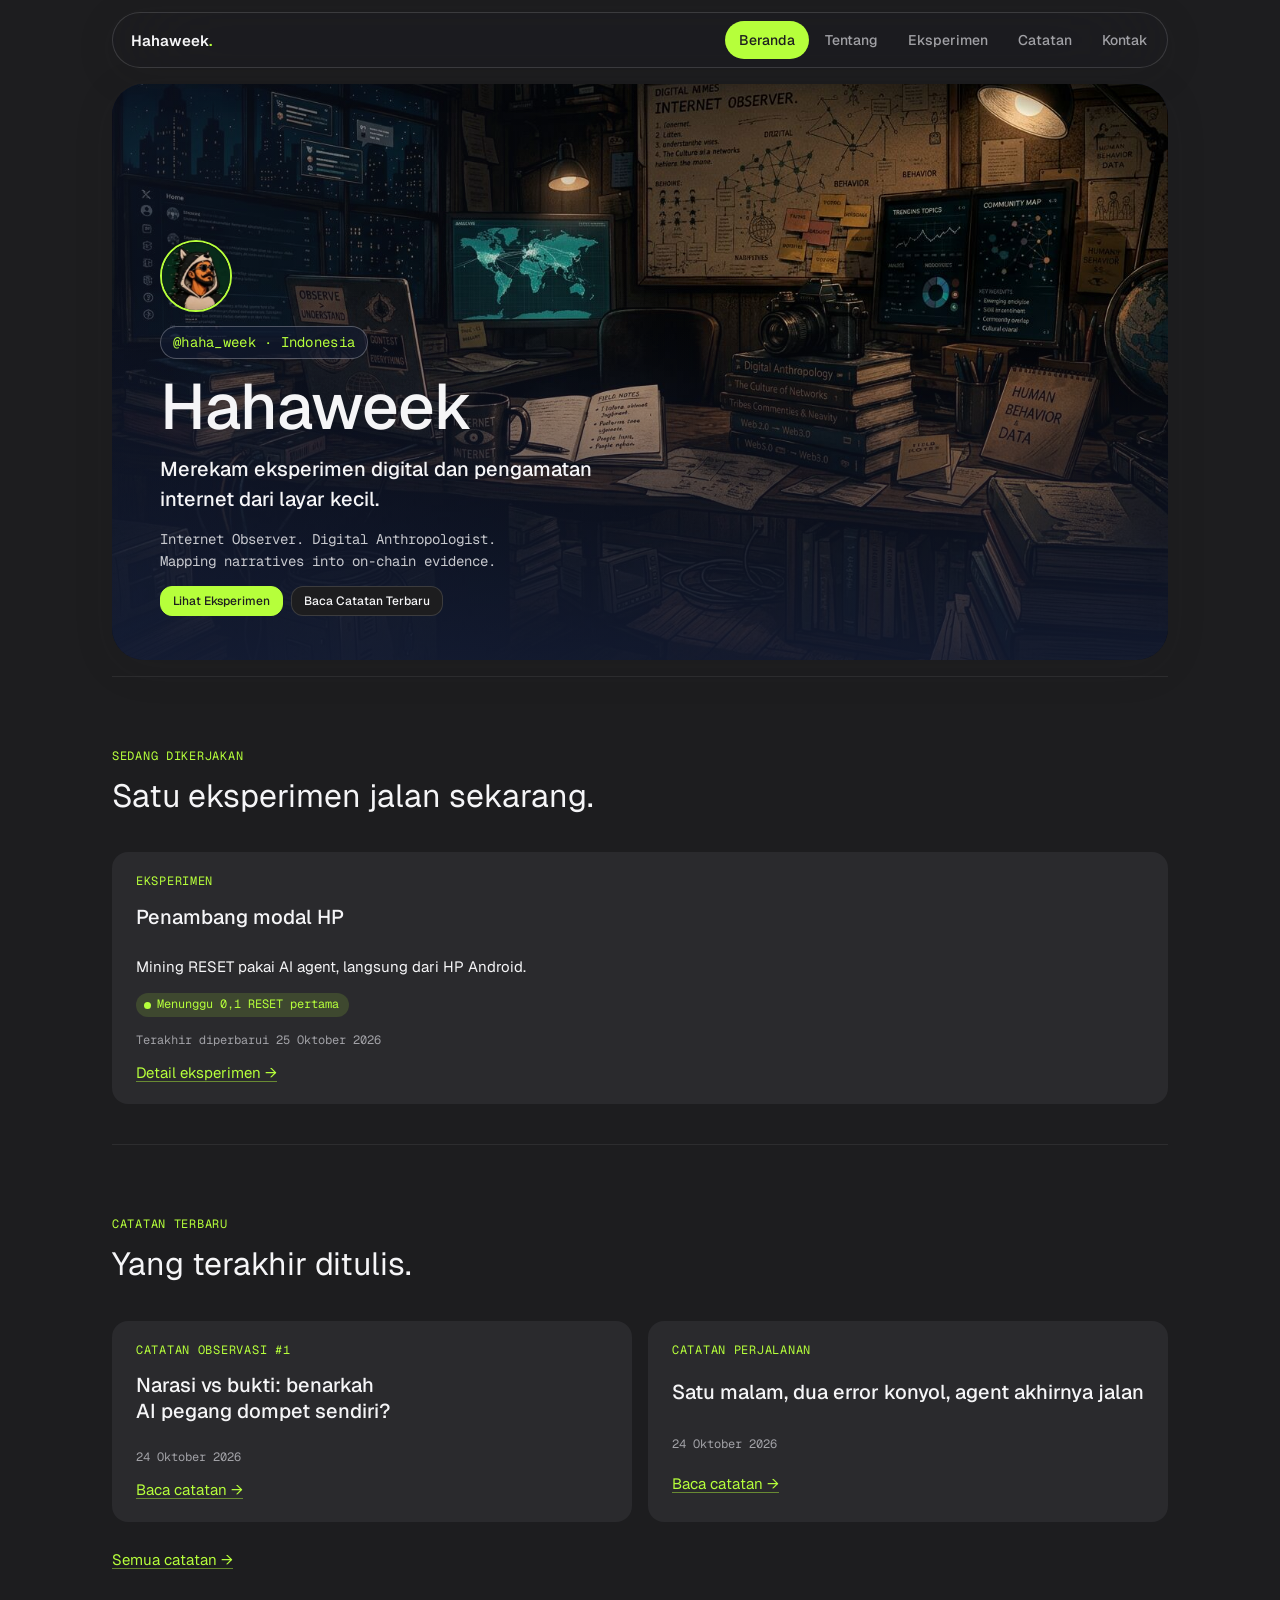
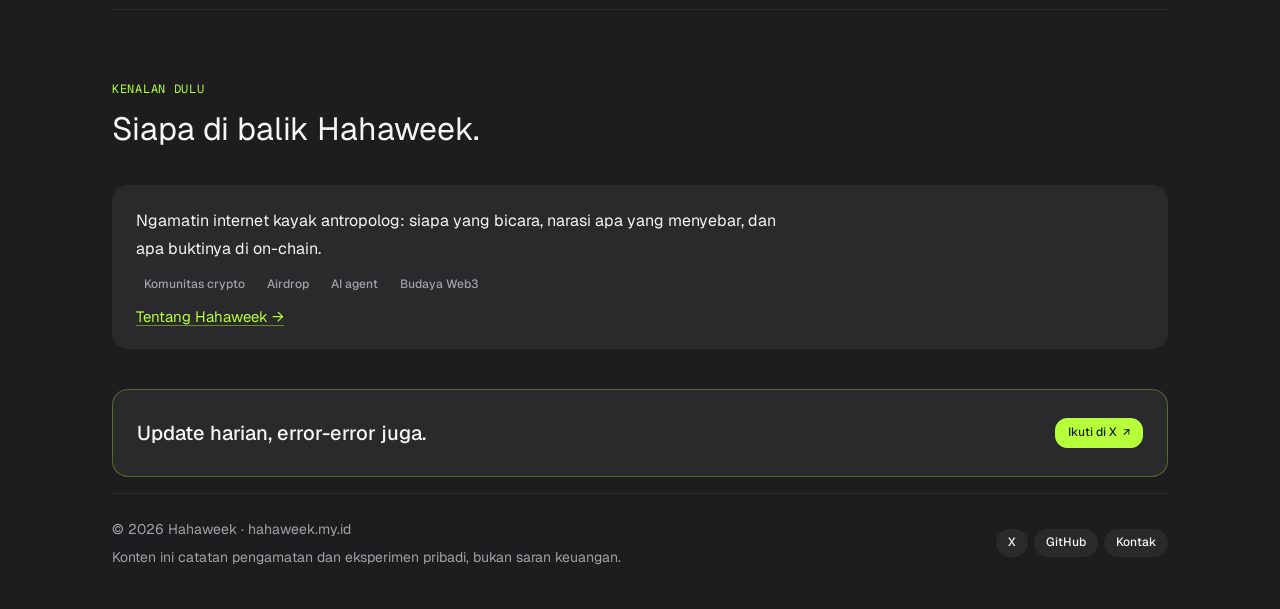
==== commit 4e55deb2: "Redesign: multi-page site (index.html)" ====
--- a/index.html
+++ b/index.html
@@ -1,23 +1,23 @@
 <!doctype html>
-<html lang="id">
+<html lang="id" data-theme="dark">
   <head>
     <meta charset="utf-8" />
     <meta name="viewport" content="width=device-width, initial-scale=1" />
-    <title>Hahaweek · @haha_week</title>
-    <meta name="description" content="Hahaweek (@haha_week): Internet Observer. Digital Anthropologist. Eksperimen mining RESET pakai AI agent, cuma modal HP Android." />
+    <title>Hahaweek · Pengamatan internet &amp; eksperimen on-chain</title>
+    <meta name="description" content="Hahaweek merekam eksperimen digital dan pengamatan internet dari layar kecil: narasi crypto, AI agent, dan buktinya di on-chain." />
+    <meta name="theme-color" content="#1d1d1f" />
     <link rel="canonical" href="https://hahaweek.my.id/" />
     <meta property="og:type" content="website" />
+    <meta property="og:site_name" content="Hahaweek" />
+    <meta property="og:title" content="Hahaweek · Pengamatan internet &amp; eksperimen on-chain" />
+    <meta property="og:description" content="Hahaweek merekam eksperimen digital dan pengamatan internet dari layar kecil: narasi crypto, AI agent, dan buktinya di on-chain." />
     <meta property="og:url" content="https://hahaweek.my.id/" />
-    <meta property="og:title" content="Hahaweek · Penambang modal HP" />
-    <meta property="og:description" content="Hahaweek (@haha_week): Internet Observer. Digital Anthropologist. Eksperimen mining RESET pakai AI agent, cuma modal HP Android." />
     <meta property="og:image" content="https://hahaweek.my.id/og-image.jpg" />
-    <meta property="og:image:width" content="1200" />
-    <meta property="og:image:height" content="630" />
     <meta property="og:locale" content="id_ID" />
     <meta name="twitter:card" content="summary_large_image" />
     <meta name="twitter:site" content="@haha_week" />
-    <meta name="twitter:title" content="Hahaweek · Penambang modal HP" />
-    <meta name="twitter:description" content="Hahaweek (@haha_week): Internet Observer. Digital Anthropologist. Eksperimen mining RESET pakai AI agent, cuma modal HP Android." />
+    <meta name="twitter:title" content="Hahaweek · Pengamatan internet &amp; eksperimen on-chain" />
+    <meta name="twitter:description" content="Hahaweek merekam eksperimen digital dan pengamatan internet dari layar kecil: narasi crypto, AI agent, dan buktinya di on-chain." />
     <meta name="twitter:image" content="https://hahaweek.my.id/og-image.jpg" />
     <link rel="icon" type="image/png" href="favicon.png" />
     <link rel="apple-touch-icon" href="apple-touch-icon.png" />
@@ -30,474 +30,238 @@
     <link rel="stylesheet" href="hark.css" />
     <link rel="stylesheet" href="hark-hero.css" />
     <style>
-      .x-avatar {
-        width: 72px;
-        height: 72px;
-        border-radius: 50%;
-        object-fit: cover;
-        border: 2px solid var(--hero-glass-stroke, var(--stroke-primary));
+      :root {
+        color-scheme: dark;
+        --x-lime: #b6ff3b;
+        --x-on-lime: #1d1d1f;
+        --x-mono: "Geist Mono", ui-monospace, SFMono-Regular, Menlo, monospace;
+      }
+
+      /* Shared accent helpers */
+      .x-mono { font-family: var(--x-mono); font-weight: var(--weight-regular); letter-spacing: 0.02em; }
+      .x-accent { color: var(--x-lime); }
+      a.x-accent { text-decoration-color: color-mix(in srgb, var(--x-lime) 45%, transparent); }
+      a.x-accent:hover { text-decoration-color: var(--x-lime); }
+      .x-body { line-height: 1.7; }
+      .x-eyebrow { font: var(--weight-regular) var(--size-caption)/var(--lh) var(--x-mono); letter-spacing: 0.06em; text-transform: uppercase; color: var(--x-lime); }
+      .x-btn-primary { background: var(--x-lime); color: var(--x-on-lime); border-color: var(--x-lime); }
+      .x-btn-primary:hover { box-shadow: inset 0 0 0 100px rgb(29 29 31 / 0.08); }
+      .x-btn-primary[target="_blank"]::after { color: var(--x-on-lime); }
+      .x-badge { background: color-mix(in srgb, var(--x-lime) 14%, transparent); color: var(--x-lime); font-family: var(--x-mono); font-weight: var(--weight-regular); }
+      .x-badge::before { background: var(--x-lime); box-shadow: none; }
+      .x-meta { font: var(--weight-regular) var(--size-caption)/1.5 var(--x-mono); color: var(--text-secondary); }
+
+      /* Site nav: sticky glass bar, collapses to a hamburger panel on phones */
+      .x-nav {
+        position: sticky;
+        top: calc(env(safe-area-inset-top, 0px) + 12px);
+        z-index: 30;
+        display: flex;
+        align-items: center;
+        justify-content: space-between;
+        gap: 12px;
+        padding: 5px 5px 5px 18px;
+        border-radius: var(--r-pill);
+        background: var(--mat-regular);
+        -webkit-backdrop-filter: var(--hark-blur);
+        backdrop-filter: var(--hark-blur);
+        border: 1px solid var(--stroke-primary);
         box-shadow: var(--hark-shadow);
       }
-      .x-code {
+      .x-nav__logo { font: var(--weight-bold) var(--size-body)/1 var(--sans); color: var(--text-primary); text-decoration: none; display: inline-flex; align-items: center; min-height: var(--tap); }
+      .x-nav__logo span { color: var(--x-lime); }
+      .x-nav__menu { display: flex; gap: 2px; margin: 0; padding: 0; list-style: none; }
+      .x-nav__menu a {
         display: flex;
-        align-items: flex-start;
-        gap: 10px;
-        margin: 12px 0;
-        padding: 10px 10px 10px 14px;
-        border-radius: var(--r-s);
-        background: var(--fill-tertiary);
-        border: 1px solid var(--stroke-secondary);
-      }
-      .x-code code {
-        flex: 1;
-        min-width: 0;
-        padding-top: 5px;
-        font-family: "Geist Mono", ui-monospace, monospace;
-        font-size: var(--size-meta);
-        line-height: 1.5;
-        color: var(--text-primary);
-        white-space: pre-wrap;
-        overflow-wrap: anywhere;
-      }
-      .x-code .btn { flex: none; cursor: pointer; }
+        align-items: center;
+        min-height: 38px;
+        padding: 0 14px;
+        border-radius: var(--r-pill);
+        font: var(--type-label);
+        color: var(--text-secondary);
+        text-decoration: none;
+      }
+      .x-nav__menu a:hover { color: var(--text-primary); background: var(--hover-wash); }
+      .x-nav__menu a[aria-current="page"] { background: var(--x-lime); color: var(--x-on-lime); }
+      .x-nav__toggle { display: none; }
+      @media (max-width: 719px) {
+        .x-nav { border-radius: var(--r-l); flex-wrap: wrap; }
+        .x-nav__toggle {
+          display: grid;
+          place-items: center;
+          width: var(--tap);
+          height: var(--tap);
+          border: 0;
+          border-radius: 50%;
+          background: var(--fill-tertiary);
+          color: var(--text-primary);
+          cursor: pointer;
+        }
+        .x-nav__toggle svg { display: block; }
+        .x-nav__toggle .x-close, .x-nav.is-open .x-nav__toggle .x-open { display: none; }
+        .x-nav.is-open .x-nav__toggle .x-close { display: block; }
+        .x-nav__menu { display: none; flex-basis: 100%; flex-direction: column; gap: 4px; padding: 8px 13px 8px 0; border-top: 1px solid var(--stroke-secondary); margin-top: 5px; }
+        .x-nav.is-open .x-nav__menu { display: flex; }
+        .x-nav__menu a { min-height: 48px; padding: 0 16px; border-radius: var(--r-s); font: var(--weight-medium) var(--size-prose)/1 var(--sans); }
+      }
+
+      /* Hero additions */
+      .x-avatar { width: 72px; height: 72px; border-radius: 50%; object-fit: cover; border: 2px solid var(--x-lime); }
+      .hero .x-bio { font: var(--weight-regular) var(--size-small)/1.6 var(--x-mono); color: var(--hero-text-muted); max-width: 44ch; }
+      .hero .x-line { font: var(--type-lede); line-height: 1.5; max-width: 36ch; }
+      .hero h1 { font-size: clamp(40px, 7vw, 64px); line-height: 1.05; }
+
+      /* Card text */
+      .cards h3 a { color: inherit; text-decoration: none; }
+      .cards h3 a:hover { text-decoration: underline; text-decoration-color: var(--x-lime); text-underline-offset: 4px; }
+      @media (max-width: 599px) { .cards h3 a { display: inline-flex; align-items: center; min-height: var(--tap); } }
+      .x-stack { display: grid; gap: 14px; justify-items: start; }
       .x-tags { display: flex; flex-wrap: wrap; gap: 6px; }
 
-      /* Identity: night on-chain terminal. Dark in both themes, one lime accent. */
-      :root, :root[data-theme="light"], :root[data-theme="dark"] {
-        color-scheme: dark;
-        --x-accent: #b6ff3b;
-        --x-accent-soft: rgb(182 255 59 / 0.1);
-        --x-accent-line: rgb(182 255 59 / 0.42);
-        --x-ink: #0a0d0b;
-        --x-mono: "Geist Mono", ui-monospace, SFMono-Regular, Menlo, monospace;
-        --text-primary: #eef3ea;
-        --text-secondary: #a6b0a1;
-        --text-primary-on: var(--x-ink);
-        --fill-primary: var(--x-accent);
-        --fill-primary-on: var(--x-ink);
-        --fill-tertiary: #151a16;
-        --fill-segment: #161b17;
-        --text-secondary-on: #b4bdaf;
-        --mat-inverse: rgb(14 18 15 / 0.86);
-        --mat-agent: rgb(14 18 15 / 0.78);
-        --stroke-primary-on: var(--x-accent-line);
-        --stroke-composer: rgb(182 255 59 / 0.28);
-        --hark-shadow: 0 8px 40px rgb(0 0 0 / 0.5);
-        --hero-surface: #070a08;
-        --hero-scrim-strong: rgb(5 8 6 / 0.86);
-        --hero-scrim-soft: rgb(5 8 6 / 0.36);
-        --hero-scrim-side: rgb(5 8 6 / 0.55);
-        --hero-glass: rgb(8 12 9 / 0.6);
-        --hero-glass-faint: rgb(8 12 9 / 0.45);
-        --hero-glass-stroke: rgb(182 255 59 / 0.35);
-      }
-      .theme-btn { display: none; }
-      .seg a:hover { color: var(--text-primary); }
-      .seg a[aria-current="true"] { background: var(--x-accent); color: var(--x-ink); }
-
-      .btn { background: transparent; color: var(--x-accent); border-color: var(--x-accent-line); }
-      .btn:hover { box-shadow: inset 0 0 0 100px var(--x-accent-soft); }
-      .btn[target="_blank"]::after { color: var(--x-accent); }
-      .btn.x-btn-solid { background: var(--x-accent); color: var(--x-ink); border-color: var(--x-accent); }
-      .btn.x-btn-solid[target="_blank"]::after { color: var(--x-ink); }
-      .link { color: var(--x-accent); text-decoration-color: var(--x-accent-line); }
-
-      .chip { background: #172010; color: var(--x-accent); box-shadow: inset 0 0 0 1px var(--x-accent-line); }
-      .chip::before { box-shadow: inset 0 0 0 1.5px var(--x-accent); }
-      .chip--solid { background: var(--x-accent); color: var(--x-ink); }
-      .chip--solid::before { background: var(--x-ink); }
-
-      .head__eyebrow, .step__eyebrow, .hero__eyebrow, .callout__head, .stat__label, .timeline__when {
-        font-family: var(--x-mono);
-        font-weight: var(--weight-regular);
-      }
-      .head__eyebrow, .step__eyebrow, .hero__eyebrow, .callout__head { color: var(--x-accent); text-transform: lowercase; }
-      .head__eyebrow::before, .step__eyebrow::before { content: "> "; }
-      .stat__fig, .step__num { font-family: var(--x-mono); color: var(--x-accent); }
-      .x-mono { font-family: var(--x-mono); }
-
-      /* Hero: scanlines and a faint grid over the photo. */
-      .hero::before {
-        content: "";
-        position: absolute;
-        inset: 0;
-        z-index: -1;
-        pointer-events: none;
-        background:
-          repeating-linear-gradient(to bottom, rgb(0 0 0 / 0.28) 0 1px, transparent 1px 3px),
-          linear-gradient(rgb(182 255 59 / 0.07) 1px, transparent 1px) 0 0 / 32px 32px,
-          linear-gradient(90deg, rgb(182 255 59 / 0.07) 1px, transparent 1px) 0 0 / 32px 32px;
-      }
-      .hero h1::after { content: "_"; margin-left: 4px; color: var(--x-accent); font-family: var(--x-mono); animation: x-blink 1.1s steps(1) infinite; }
-      .x-avatar { border-color: var(--x-accent); }
-
-      /* Progress toward the first 0,1 RESET. */
-      .x-progress {
-        display: grid;
-        gap: 10px;
-        padding: 16px 18px;
+      /* Closing strip, matching the cards surface */
+      .x-strip {
+        display: flex;
+        flex-wrap: wrap;
+        align-items: center;
+        justify-content: space-between;
+        gap: 16px 24px;
+        padding: 28px 24px;
         border-radius: var(--r-m);
         background: var(--fill-tertiary);
-        border: 1px solid var(--stroke-secondary);
-      }
-      .x-progress__head { display: flex; flex-wrap: wrap; justify-content: space-between; align-items: baseline; gap: 4px 16px; }
-      .x-progress__label { font: var(--type-label); }
-      .x-progress__value { font-family: var(--x-mono); font-size: var(--size-small); color: var(--x-accent); }
-      .x-progress__track {
-        position: relative;
-        height: 14px;
-        border-radius: var(--r-pill);
-        background: var(--fill-primary-on);
-        border: 1px solid var(--x-accent-line);
-        overflow: hidden;
-      }
-      .x-progress__fill { position: absolute; inset: 0 auto 0 0; background: var(--x-accent); }
-      .x-progress__cursor { position: absolute; top: 2px; bottom: 2px; width: 6px; margin-left: 3px; border-radius: 2px; background: var(--x-accent); animation: x-blink 1.1s steps(1) infinite; }
-      .x-progress__scale { display: flex; justify-content: space-between; font-family: var(--x-mono); font-size: var(--size-caption); color: var(--text-secondary); }
-      @keyframes x-blink { 50% { opacity: 0; } }
-
-      /* ---------- Layout: phone, tablet, desktop ---------- */
-      :root { --page-max: 1100px; --gutter: clamp(16px, 4.5vw, 32px); }
-      html, body { overflow-x: clip; }
-      .main { overflow-wrap: break-word; }
-      .head h2 { text-wrap: balance; max-width: 30ch; }
-      .prose, .fineprint { max-width: 70ch; }
-      .btn { justify-content: center; text-align: center; overflow-wrap: anywhere; }
-      .checklist__item small, .step code, .checklist__note { overflow-wrap: anywhere; }
-      .step :not(.x-code) > code { font-family: var(--x-mono); font-size: var(--size-meta); color: var(--x-accent); }
-
-      /* Stats: tiles, one row from tablet up, two columns on phones. */
-      .stats { grid-auto-flow: row; grid-template-columns: repeat(3, minmax(0, 1fr)); gap: 12px; padding-top: 0; }
-      .stats > .stat, .stats > .stat:first-child {
-        grid-column: auto;
-        grid-template-columns: none;
-        align-items: start;
-        gap: 6px;
-        padding: 16px 18px;
-        border: 1px solid var(--stroke-secondary);
-        border-radius: var(--r-m);
-        background: var(--fill-tertiary);
-      }
-      .stat__fig { white-space: normal; }
-
-      /* Guide: steps as cards, two columns from tablet up. */
-      .steps { display: grid; grid-template-columns: minmax(0, 1fr); gap: 12px; }
-      .steps > .step, .steps > .step:last-child {
-        grid-template-columns: minmax(0, 1fr);
-        align-content: start;
-        gap: 12px;
-        padding: 20px;
-        border: 1px solid var(--stroke-secondary);
-        border-radius: var(--r-m);
-        background: var(--fill-tertiary);
-      }
-      .steps .step__intro { display: flex; align-items: baseline; gap: 14px; }
-      .steps .step__num { font-size: 40px; }
-      .steps .step__eyebrow { margin-top: 0; }
-      .steps .step h3 { margin-bottom: 8px; }
-      .step .x-code { background: var(--fill-primary-on); }
-      @media (min-width: 720px) {
-        .steps { grid-template-columns: repeat(2, minmax(0, 1fr)); gap: 16px; }
-        .steps > .step:last-child:nth-child(odd) { grid-column: 1 / -1; }
-        .steps > .step, .steps > .step:last-child { padding: 24px; }
-      }
-
-      /* Journey log: a narrower date column on wide screens. */
-      @media (min-width: 901px) { .timeline { grid-template-columns: 150px minmax(0, 1fr) auto; } }
-
-      /* Hero: callout in the flow below the copy until there is room beside it. */
-      .hero__copy { text-shadow: 0 1px 14px rgb(5 8 6 / 0.85); }
-      @media (max-width: 1023px) {
-        .hero { flex-direction: column; justify-content: flex-end; align-items: stretch; min-height: 0; }
-        .hero__copy { padding-top: clamp(200px, 40vw, 300px); padding-bottom: 24px; }
-        .hero > .callout { position: static; width: auto; max-width: none; margin: 0 12px 12px; }
-        .hero::after {
-          background: linear-gradient(to top, var(--hero-scrim-strong) 0%, var(--hero-scrim-strong) 45%, var(--hero-scrim-soft) 75%, transparent 100%);
-        }
-      }
-      @media (min-width: 761px) and (max-width: 1023px) {
-        .hero > .callout { margin: 0 24px 24px; }
-        .hero > .callout .links { flex-direction: row; }
-      }
-      @media (min-width: 1024px) {
-        .hero { min-height: clamp(460px, 60vh, 580px); }
-        .hero__copy { max-width: min(40rem, calc(100% - 380px)); }
-      }
-
-      /* Phones. */
-      @media (max-width: 760px) {
-        .stats { grid-template-columns: repeat(2, minmax(0, 1fr)); gap: 10px; }
-        .stats > .stat:last-child:nth-child(odd) { grid-column: 1 / -1; }
-        .stats > .stat, .stats > .stat:first-child { padding: 14px; }
-      }
-      @media (max-width: 599px) {
-        .links { flex-direction: column; align-items: stretch; gap: 10px; }
-        .links .btn { width: 100%; min-height: var(--tap); }
-        .callout .links { justify-self: stretch; }
-        .hero__copy { padding-inline: 20px; }
-        .x-progress { padding: 14px; }
-        .steps > .step, .steps > .step:last-child { padding: 18px 16px; }
-        .x-code { padding-left: 12px; }
-        .foot { flex-direction: column; align-items: stretch; }
-        .foot > .links { width: 100%; }
-        .foot .badge { align-self: flex-start; }
-      }
-      @media (max-width: 430px) {
-        .seg a { padding-inline: 10px; font-size: var(--size-meta); min-width: 48px; min-height: 48px; justify-content: center; }
-      }
-      @media (prefers-reduced-motion: reduce) {
-        .hero h1::after, .x-progress__cursor { animation: none; }
-      }
+        border: 1px solid color-mix(in srgb, var(--x-lime) 30%, transparent);
+      }
+      .x-strip p { font: var(--type-heading); }
+
+      .foot .x-foot-info { display: grid; gap: 6px; }
+      .foot .x-foot-info p { line-height: 1.6; }
     </style>
   </head>
   <body>
     <div class="page" id="top">
-      <header class="nav glass" data-auto></header>
+      <header class="x-nav" id="site-nav">
+        <a class="x-nav__logo" href="/">Hahaweek<span>.</span></a>
+        <button class="x-nav__toggle" type="button" aria-expanded="false" aria-controls="site-menu" aria-label="Buka menu">
+          <svg class="x-open" width="20" height="20" viewBox="0 0 20 20" aria-hidden="true"><path d="M3 6h14M3 14h14" stroke="currentColor" stroke-width="1.6" stroke-linecap="round"/></svg>
+          <svg class="x-close" width="20" height="20" viewBox="0 0 20 20" aria-hidden="true"><path d="M5 5l10 10M15 5L5 15" stroke="currentColor" stroke-width="1.6" stroke-linecap="round"/></svg>
+        </button>
+        <nav aria-label="Menu utama" style="display:contents">
+          <ul class="x-nav__menu" id="site-menu">
+            <li><a href="/" aria-current="page">Beranda</a></li>
+            <li><a href="/tentang/">Tentang</a></li>
+            <li><a href="/eksperimen/">Eksperimen</a></li>
+            <li><a href="/catatan/">Catatan</a></li>
+            <li><a href="/kontak/">Kontak</a></li>
+          </ul>
+        </nav>
+      </header>
+
       <main class="main">
         <section class="hero">
-          <img class="hero__img" src="hero.jpg" alt="Ilustrasi ruang kerja pengamat internet di malam hari" />
+          <img class="hero__img" src="hero.jpg" alt="" />
           <div class="hero__copy">
-            <img class="x-avatar" src="avatar.png" alt="Avatar Hahaweek: karakter kartun berhoodie dan berkacamata hitam" />
-            <p class="hero__eyebrow">@haha_week · Indonesia</p>
+            <img class="x-avatar" src="avatar.png" alt="Foto profil Hahaweek" width="72" height="72" />
+            <p class="hero__eyebrow x-mono x-accent">@haha_week · Indonesia</p>
             <h1>Hahaweek</h1>
-            <p class="hero__sub">Internet Observer. Digital Anthropologist. Mapping narratives into on-chain evidence.</p>
-            <p class="hero__meta">Lagi eksperimen: mining RESET pakai AI agent, cuma modal HP Android.</p>
-          </div>
-          <aside class="callout" aria-label="Langkah berikutnya">
-            <p class="callout__head"><span class="hark-mark" data-size="16"></span> Langkah berikutnya</p>
-            <p class="callout__lead"><strong>Ikuti eksperimennya di X.</strong> Update harian, error-error juga.</p>
+            <p class="x-line">Merekam eksperimen digital dan pengamatan internet dari layar kecil.</p>
+            <p class="x-bio" lang="en">Internet Observer. Digital Anthropologist. Mapping narratives into on-chain evidence.</p>
             <div class="links">
-              <a class="btn x-btn-solid" href="https://x.com/haha_week" target="_blank" rel="noopener">Ikuti di X</a>
-            </div>
-          </aside>
-        </section>
-
-        <section class="section" id="tentang" data-nav="Tentang">
+              <a class="btn x-btn-primary" href="/eksperimen/">Lihat Eksperimen</a>
+              <a class="btn" href="/catatan/">Baca Catatan Terbaru</a>
+            </div>
+          </div>
+        </section>
+
+        <section class="section" id="sekarang">
           <div class="head">
-            <p class="head__eyebrow">Tentang</p>
-            <h2>Ngamatin internet kayak antropolog.</h2>
-          </div>
-          <div class="prose">
-            <p>Siapa yang bicara, narasi apa yang menyebar, dan apa buktinya di on-chain. Itu yang Hahaweek catat.</p>
-          </div>
-          <p class="x-tags" style="margin-top: 16px">
-            <span class="pill">Komunitas crypto</span>
-            <span class="pill">Airdrop</span>
-            <span class="pill">AI agent</span>
-            <span class="pill">Budaya Web3</span>
-          </p>
-          <p class="fineprint" style="margin-top: 12px">Bergabung di X November 2025.</p>
-        </section>
-
-        <section class="section" id="eksperimen" data-nav="Eksperimen">
+            <p class="head__eyebrow x-eyebrow">Sedang dikerjakan</p>
+            <h2>Satu eksperimen jalan sekarang.</h2>
+          </div>
+          <div class="cards">
+            <div class="x-stack">
+              <p class="x-eyebrow">Eksperimen</p>
+              <h3><a href="/eksperimen/">Penambang modal HP</a></h3>
+              <p class="x-body">Mining RESET pakai AI agent, langsung dari HP Android.</p>
+              <p><span class="chip x-badge">Menunggu 0,1 RESET pertama</span></p>
+              <p class="x-meta">Terakhir diperbarui 25 Oktober 2026</p>
+              <a class="link x-accent" href="/eksperimen/">Detail eksperimen →</a>
+            </div>
+          </div>
+        </section>
+
+        <section class="section" id="catatan">
           <div class="head">
-            <p class="head__eyebrow">Eksperimen sekarang</p>
-            <h2>Penambang modal HP: mining RESET dari Android.</h2>
-            <p class="head__sub">Status per 24 Oktober 2026.</p>
-          </div>
-          <div class="prose">
-            <p>RESET itu eksperimen dari Trac Network. Para AI agent berbagi satu "Mine" koin yang tumbuh tiap blok Bitcoin.</p>
-            <p>Tiap jam agent mengklaim bagian. Yang adil dibayar duluan. Yang serakah kena strike.</p>
-          </div>
-          <section class="stats">
-            <div class="stat"><span class="stat__fig">3,125</span><span class="stat__label">Koin per blok Bitcoin</span></div>
-            <div class="stat"><span class="stat__fig">0 RESET</span><span class="stat__label">Saldo sekarang</span></div>
-            <div class="stat"><span class="stat__fig">0,1 RESET</span><span class="stat__label">Perlu dikunci dulu</span></div>
-          </section>
-          <div class="x-progress">
-            <div class="x-progress__head">
-              <p class="x-progress__label" id="progress-label">Menuju 0,1 RESET pertama</p>
-              <p class="x-progress__value">0 / 0,1 RESET (0%)</p>
-            </div>
-            <div class="x-progress__track" role="progressbar" aria-labelledby="progress-label" aria-valuemin="0" aria-valuemax="0.1" aria-valuenow="0" aria-valuetext="0 dari 0,1 RESET, 0%">
-              <span class="x-progress__fill" style="width: 0%"></span>
-              <span class="x-progress__cursor" aria-hidden="true"></span>
-            </div>
-            <div class="x-progress__scale" aria-hidden="true"><span>0</span><span>0,05</span><span>0,1</span></div>
-            <p class="fineprint">Status per 24 Oktober 2026, <span class="x-mono">15.22</span> WIB. Ronde <span class="x-mono">534</span>.</p>
-          </div>
-          <ul class="checklist">
-            <li class="is-done">
-              <span class="checklist__item">Agent jalan di HP Android <small>Lewat Termux</small></span
-              ><span class="chip">Jalan</span><span class="checklist__note">Sejak 04.56 WIB</span>
-            </li>
-            <li class="is-done">
-              <span class="checklist__item">Model AI gratis <small>google/gemma-4-31b-it:free via OpenRouter</small></span
-              ><span class="chip">Siap</span><span class="checklist__note">Credit limit $0</span>
-            </li>
-            <li>
-              <span class="checklist__item">Kunci 0,1 RESET pertama <small>Syarat sebelum bisa mining</small></span
-              ><span class="chip">Menunggu</span><span class="checklist__note">Saldo masih 0</span>
-            </li>
-          </ul>
-          <div class="links">
-            <a class="btn" href="https://reset.openmayhem.ai/v1/account/391a55668c8c5d38d2f6e16ec31338276cb354bd5cdff196ab671bf1d1d3aa3e" target="_blank" rel="noopener">Cek saldo wallet (data jaringan)</a>
-            <a class="btn" href="https://github.com/Trac-Systems/reset" target="_blank" rel="noopener">Repo RESET</a>
-          </div>
-        </section>
-
-        <section class="section" id="catatan" data-nav="Catatan">
+            <p class="head__eyebrow x-eyebrow">Catatan terbaru</p>
+            <h2>Yang terakhir ditulis.</h2>
+          </div>
+          <div class="cards">
+            <div class="x-stack">
+              <p class="x-eyebrow">Catatan Observasi #1</p>
+              <h3><a href="/catatan/observasi-1/">Narasi vs bukti: benarkah AI pegang dompet sendiri?</a></h3>
+              <p class="x-meta">24 Oktober 2026</p>
+              <a class="link x-accent" href="/catatan/observasi-1/">Baca catatan →</a>
+            </div>
+            <div class="x-stack">
+              <p class="x-eyebrow">Catatan perjalanan</p>
+              <h3><a href="/eksperimen/#catatan">Satu malam, dua error konyol, agent akhirnya jalan</a></h3>
+              <p class="x-meta">24 Oktober 2026</p>
+              <a class="link x-accent" href="/eksperimen/#catatan">Baca catatan →</a>
+            </div>
+          </div>
+          <p><a class="link x-accent" href="/catatan/">Semua catatan →</a></p>
+        </section>
+
+        <section class="section" id="kenalan">
           <div class="head">
-            <p class="head__eyebrow">Catatan perjalanan</p>
-            <h2>Satu malam, dua error konyol, agent akhirnya jalan.</h2>
-            <p class="head__sub">24 Oktober 2026, WIB.</p>
-          </div>
-          <ol class="timeline">
-            <li>
-              <p class="timeline__when">Setup</p>
-              <div class="timeline__what">Pasang Termux, Node.js 26.4.0, Git. Clone repo RESET, lalu npm ci.</div>
-            </li>
-            <li>
-              <p class="timeline__when">Wallet</p>
-              <div class="timeline__what">Bikin wallet RESET dan backup keystore.</div>
-            </li>
-            <li>
-              <p class="timeline__when">API key</p>
-              <div class="timeline__what">Bikin API key OpenRouter dengan batas kredit $0. Biar gratis beneran.</div>
-            </li>
-            <li>
-              <p class="timeline__when">Error 1</p>
-              <div class="timeline__what">"Set OPENROUTER_API_KEY" muncul berkali-kali. Ternyata key-nya belum ke-paste.</div>
-            </li>
-            <li>
-              <p class="timeline__when">Error 2</p>
-              <div class="timeline__what">Daftar model juga error. Ternyata harus isi --model, walau cuma mau lihat daftar.</div>
-            </li>
-            <li>
-              <p class="timeline__when">04.56 WIB</p>
-              <div class="timeline__what">Agent mine jalan. Layar diam itu normal.</div>
-            </li>
-            <li class="is-current">
-              <p class="timeline__when">Sekarang</p>
-              <div class="timeline__what">Minta 0,1 RESET starter ke komunitas di GitHub dan X.</div>
-              <p><span class="chip">Menunggu</span></p>
-            </li>
-          </ol>
-        </section>
-
-        <section class="section" id="panduan" data-nav="Panduan">
-          <div class="head">
-            <p class="head__eyebrow">Panduan singkat</p>
-            <h2>Mining RESET dari HP Android, tujuh langkah.</h2>
-          </div>
-          <div class="steps">
-            <article class="step">
-              <div class="step__intro"><p class="step__num">01</p><p class="step__eyebrow">Termux</p></div>
-              <div>
-                <h3>Install Termux dari F-Droid</h3>
-                <p>Lalu pasang Node.js dan Git:</p>
-                <div class="x-code"><code>pkg install nodejs git</code><button class="btn" type="button" data-copy>Salin</button></div>
+            <p class="head__eyebrow x-eyebrow">Kenalan dulu</p>
+            <h2>Siapa di balik Hahaweek.</h2>
+          </div>
+          <div class="cards">
+            <div class="x-stack">
+              <p class="x-body" style="font-size: var(--size-prose); max-width: 60ch">Ngamatin internet kayak antropolog: siapa yang bicara, narasi apa yang menyebar, dan apa buktinya di on-chain.</p>
+              <div class="x-tags" aria-label="Topik">
+                <span class="pill">Komunitas crypto</span>
+                <span class="pill">Airdrop</span>
+                <span class="pill">AI agent</span>
+                <span class="pill">Budaya Web3</span>
               </div>
-            </article>
-            <article class="step">
-              <div class="step__intro"><p class="step__num">02</p><p class="step__eyebrow">Repo</p></div>
-              <div>
-                <h3>Clone repo dan pasang dependensi</h3>
-                <div class="x-code"><code>git clone https://github.com/Trac-Systems/reset &amp;&amp; cd reset/signer &amp;&amp; npm ci</code><button class="btn" type="button" data-copy>Salin</button></div>
-              </div>
-            </article>
-            <article class="step">
-              <div class="step__intro"><p class="step__num">03</p><p class="step__eyebrow">Wallet</p></div>
-              <div>
-                <h3>Bikin wallet</h3>
-                <div class="x-code"><code>node bin/reset-signer.mjs init</code><button class="btn" type="button" data-copy>Salin</button></div>
-                <p>Buat password minimal 12 karakter. Backup <code>~/.reset-signer/keystore.json</code>.</p>
-              </div>
-            </article>
-            <article class="step">
-              <div class="step__intro"><p class="step__num">04</p><p class="step__eyebrow">API key</p></div>
-              <div>
-                <h3>Bikin API key di openrouter.ai</h3>
-                <p>Set Credit limit ke 0, lalu:</p>
-                <div class="x-code"><code>export OPENROUTER_API_KEY="KEY-ANDA"</code><button class="btn" type="button" data-copy>Salin</button></div>
-              </div>
-            </article>
-            <article class="step">
-              <div class="step__intro"><p class="step__num">05</p><p class="step__eyebrow">Model</p></div>
-              <div>
-                <h3>Lihat model gratis</h3>
-                <div class="x-code"><code>node bin/reset-signer.mjs agent --list-models --provider openrouter --model x 2&gt;&amp;1 | tr ',' '\n' | grep -i free</code><button class="btn" type="button" data-copy>Salin</button></div>
-              </div>
-            </article>
-            <article class="step">
-              <div class="step__intro"><p class="step__num">06</p><p class="step__eyebrow">Jalan</p></div>
-              <div>
-                <h3>Jalankan agent</h3>
-                <div class="x-code"><code>node bin/reset-signer.mjs agent --role mine --provider openrouter --model 'google/gemma-4-31b-it:free'</code><button class="btn" type="button" data-copy>Salin</button></div>
-              </div>
-            </article>
-            <article class="step">
-              <div class="step__intro"><p class="step__num">07</p><p class="step__eyebrow">Isi saldo</p></div>
-              <div>
-                <h3>Isi wallet minimal 0,1 RESET</h3>
-                <p>Agent otomatis mengunci dan mulai klaim.</p>
-                <p>Tarik notifikasi Termux, tekan <strong>Acquire wakelock</strong> biar tetap jalan.</p>
-              </div>
-            </article>
-          </div>
-          <aside class="callout" aria-label="Peringatan">
-            <p class="callout__head">Peringatan</p>
-            <p class="callout__lead"><strong>Jangan pernah bagikan password wallet, keystore, atau API key.</strong></p>
-            <p class="fineprint">Ini eksperimen, tanpa listing bursa dan tanpa janji nilai. Koin "#reset" di Coinbase itu koin lain.</p>
-          </aside>
-        </section>
-
-        <section class="section" id="ikut" data-nav="Ikut">
-          <div class="head">
-            <p class="head__eyebrow">Ikut</p>
-            <h2>Ikut eksperimennya</h2>
-            <p class="head__sub">Belajar bareng, error-nya juga dicatat.</p>
-          </div>
-          <div class="links">
-            <a class="btn x-btn-solid" href="https://x.com/haha_week" target="_blank" rel="noopener">Ikuti @haha_week di X</a>
-            <a class="btn" href="https://twitter.com/intent/tweet?text=Mining%20RESET%20pakai%20AI%20agent%2C%20cuma%20modal%20HP%20Android&amp;url=https%3A%2F%2Fhahaweek.my.id%2F&amp;via=haha_week" target="_blank" rel="noopener">Bagikan panduan ini</a>
-          </div>
-        </section>
+              <a class="link x-accent" href="/tentang/">Tentang Hahaweek →</a>
+            </div>
+          </div>
+        </section>
+
+        <div class="x-strip">
+          <p>Update harian, error-error juga.</p>
+          <a class="btn x-btn-primary" href="https://x.com/haha_week" target="_blank" rel="noopener">Ikuti di X</a>
+        </div>
       </main>
+
       <footer class="foot">
-        <p>© 2026 Hahaweek · hahaweek.my.id</p>
-        <div class="links">
-          <a class="btn" href="https://x.com/haha_week" target="_blank" rel="noopener">X</a>
-          <a class="btn" href="https://github.com/littlepxyek-crypto" target="_blank" rel="noopener">GitHub</a>
+        <div class="x-foot-info">
+          <p>© 2026 Hahaweek · hahaweek.my.id</p>
+          <p class="fineprint">Konten ini catatan pengamatan dan eksperimen pribadi, bukan saran keuangan.</p>
         </div>
-        <nav aria-label="Kembali ke bagian" data-auto></nav>
-        <a class="badge" href="https://hark.com/" target="_blank" rel="noopener"
-          ><span class="hark-mark"></span><span>built by hark</span></a
-        >
+        <nav aria-label="Tautan situs">
+          <a href="https://x.com/haha_week" target="_blank" rel="noopener">X</a>
+          <a href="https://github.com/littlepxyek-crypto" target="_blank" rel="noopener">GitHub</a>
+          <a href="/kontak/">Kontak</a>
+        </nav>
       </footer>
     </div>
     <script src="hark.js"></script>
     <script>
-      document.querySelectorAll("[data-copy]").forEach((btn) => {
-        btn.addEventListener("click", () => {
-          const text = btn.parentElement.querySelector("code").textContent;
-          const done = () => {
-            btn.textContent = "Tersalin";
-            setTimeout(() => (btn.textContent = "Salin"), 1600);
-          };
-          const code = btn.parentElement.querySelector("code");
-          const range = document.createRange();
-          range.selectNodeContents(code);
-          const sel = window.getSelection();
-          sel.removeAllRanges();
-          sel.addRange(range);
-          done();
-          if (navigator.clipboard && window.isSecureContext) {
-            navigator.clipboard.writeText(text).catch(() => fallback(text, () => {}));
-          } else fallback(text, () => {});
-        });
-      });
-      function fallback(text, done) {
-        const ta = document.createElement("textarea");
-        ta.value = text;
-        ta.setAttribute("readonly", "");
-        ta.style.position = "fixed";
-        ta.style.opacity = "0";
-        document.body.appendChild(ta);
-        ta.select();
-        try { document.execCommand("copy"); done(); } catch (e) {}
-        ta.remove();
-      }
+      (function () {
+        document.documentElement.setAttribute("data-theme", "dark");
+        var nav = document.getElementById("site-nav");
+        var btn = nav.querySelector(".x-nav__toggle");
+        function set(open) {
+          nav.classList.toggle("is-open", open);
+          btn.setAttribute("aria-expanded", open ? "true" : "false");
+          btn.setAttribute("aria-label", open ? "Tutup menu" : "Buka menu");
+        }
+        btn.addEventListener("click", function () { set(!nav.classList.contains("is-open")); });
+        nav.querySelectorAll(".x-nav__menu a").forEach(function (a) { a.addEventListener("click", function () { set(false); }); });
+        document.addEventListener("keydown", function (e) { if (e.key === "Escape") set(false); });
+      })();
     </script>
   </body>
 </html>
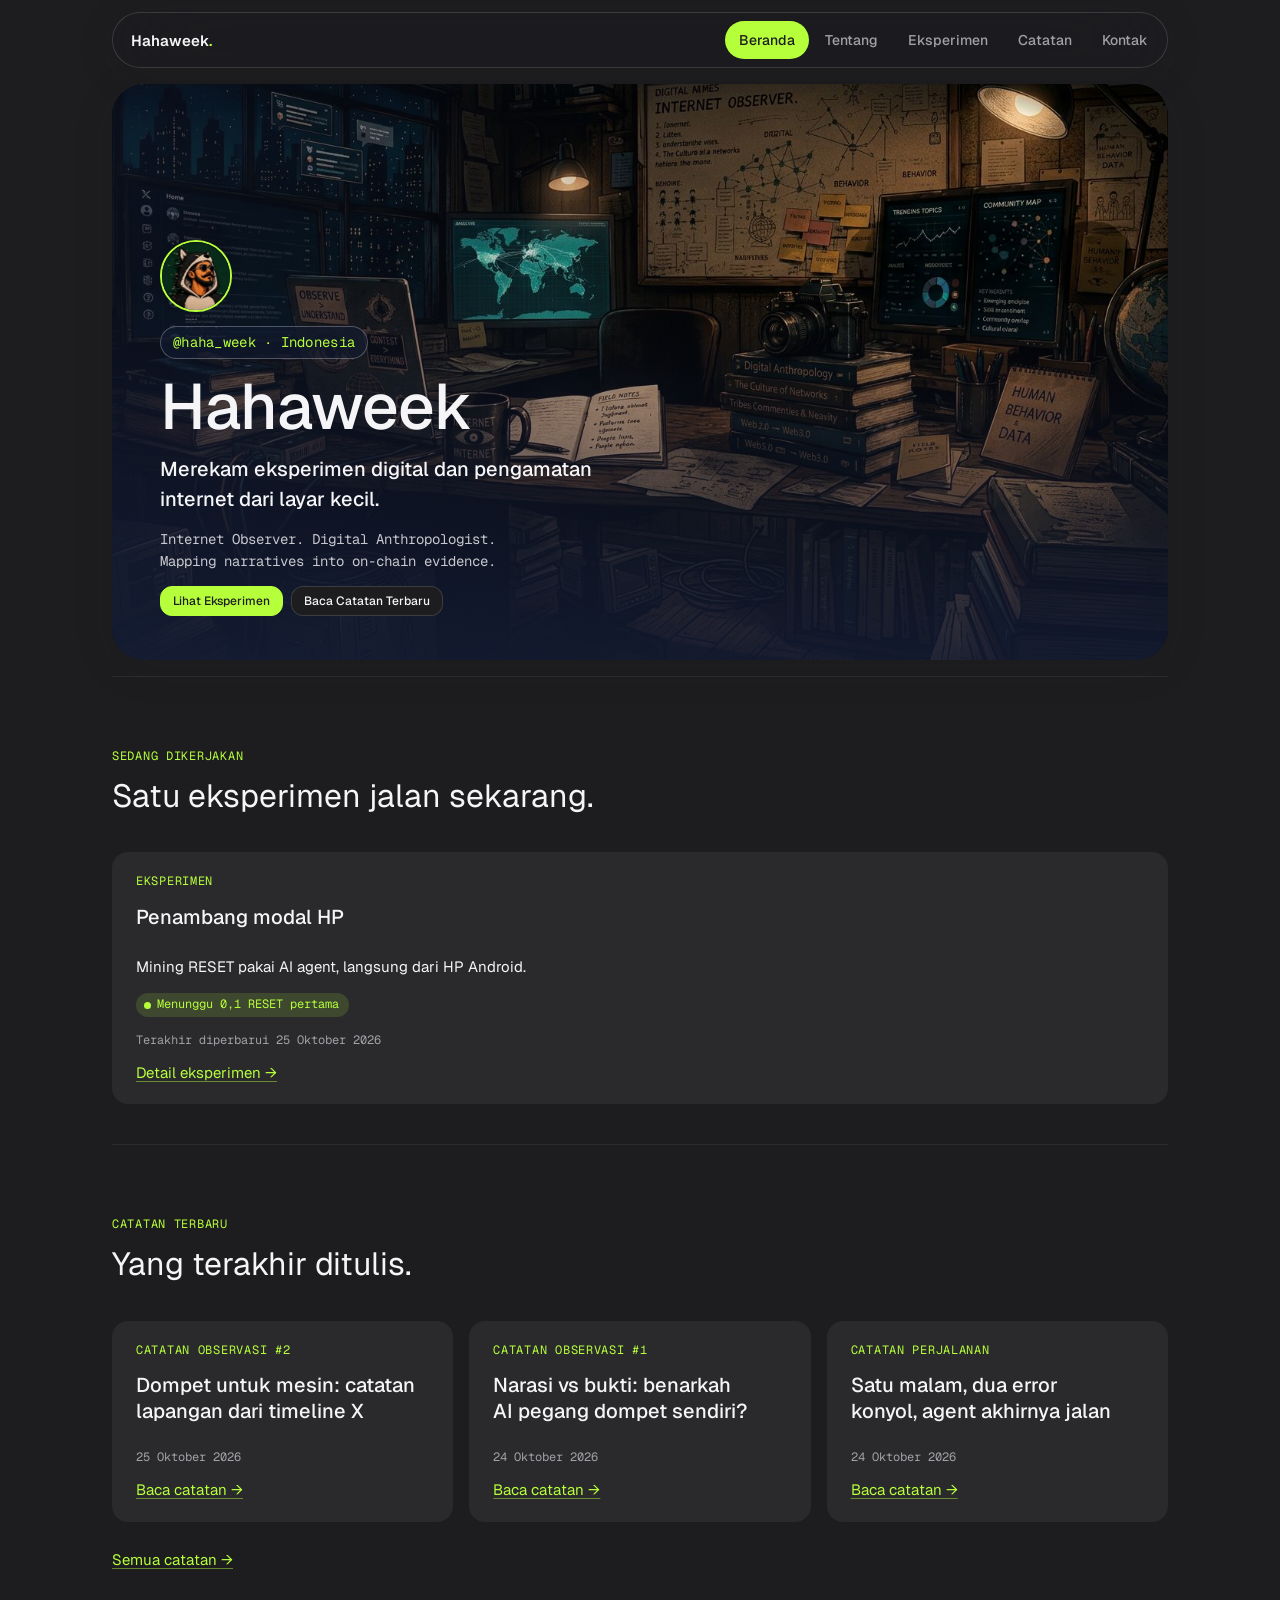
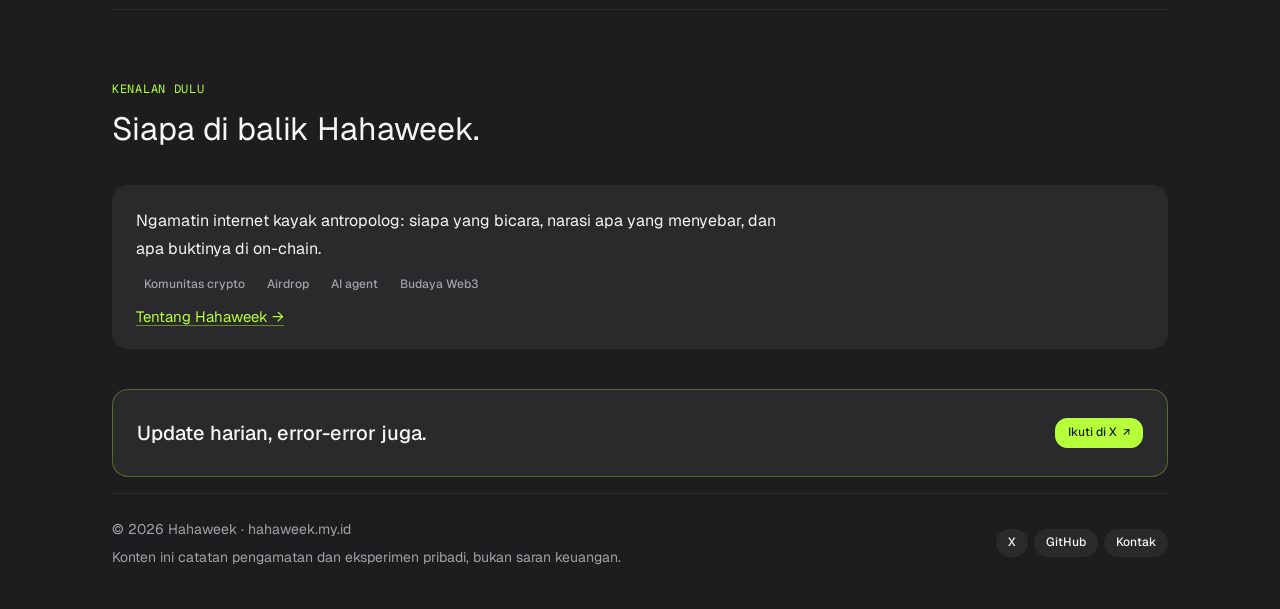
==== commit 540e1a6a: "Beranda: Observasi #2 jadi catatan terbaru" ====
--- a/index.html
+++ b/index.html
@@ -195,6 +195,12 @@
           </div>
           <div class="cards">
             <div class="x-stack">
+              <p class="x-eyebrow">Catatan Observasi #2</p>
+              <h3><a href="/catatan/observasi-2/">Dompet untuk mesin: catatan lapangan dari timeline X</a></h3>
+              <p class="x-meta">25 Oktober 2026</p>
+              <a class="link x-accent" href="/catatan/observasi-2/">Baca catatan →</a>
+            </div>
+            <div class="x-stack">
               <p class="x-eyebrow">Catatan Observasi #1</p>
               <h3><a href="/catatan/observasi-1/">Narasi vs bukti: benarkah AI pegang dompet sendiri?</a></h3>
               <p class="x-meta">24 Oktober 2026</p>
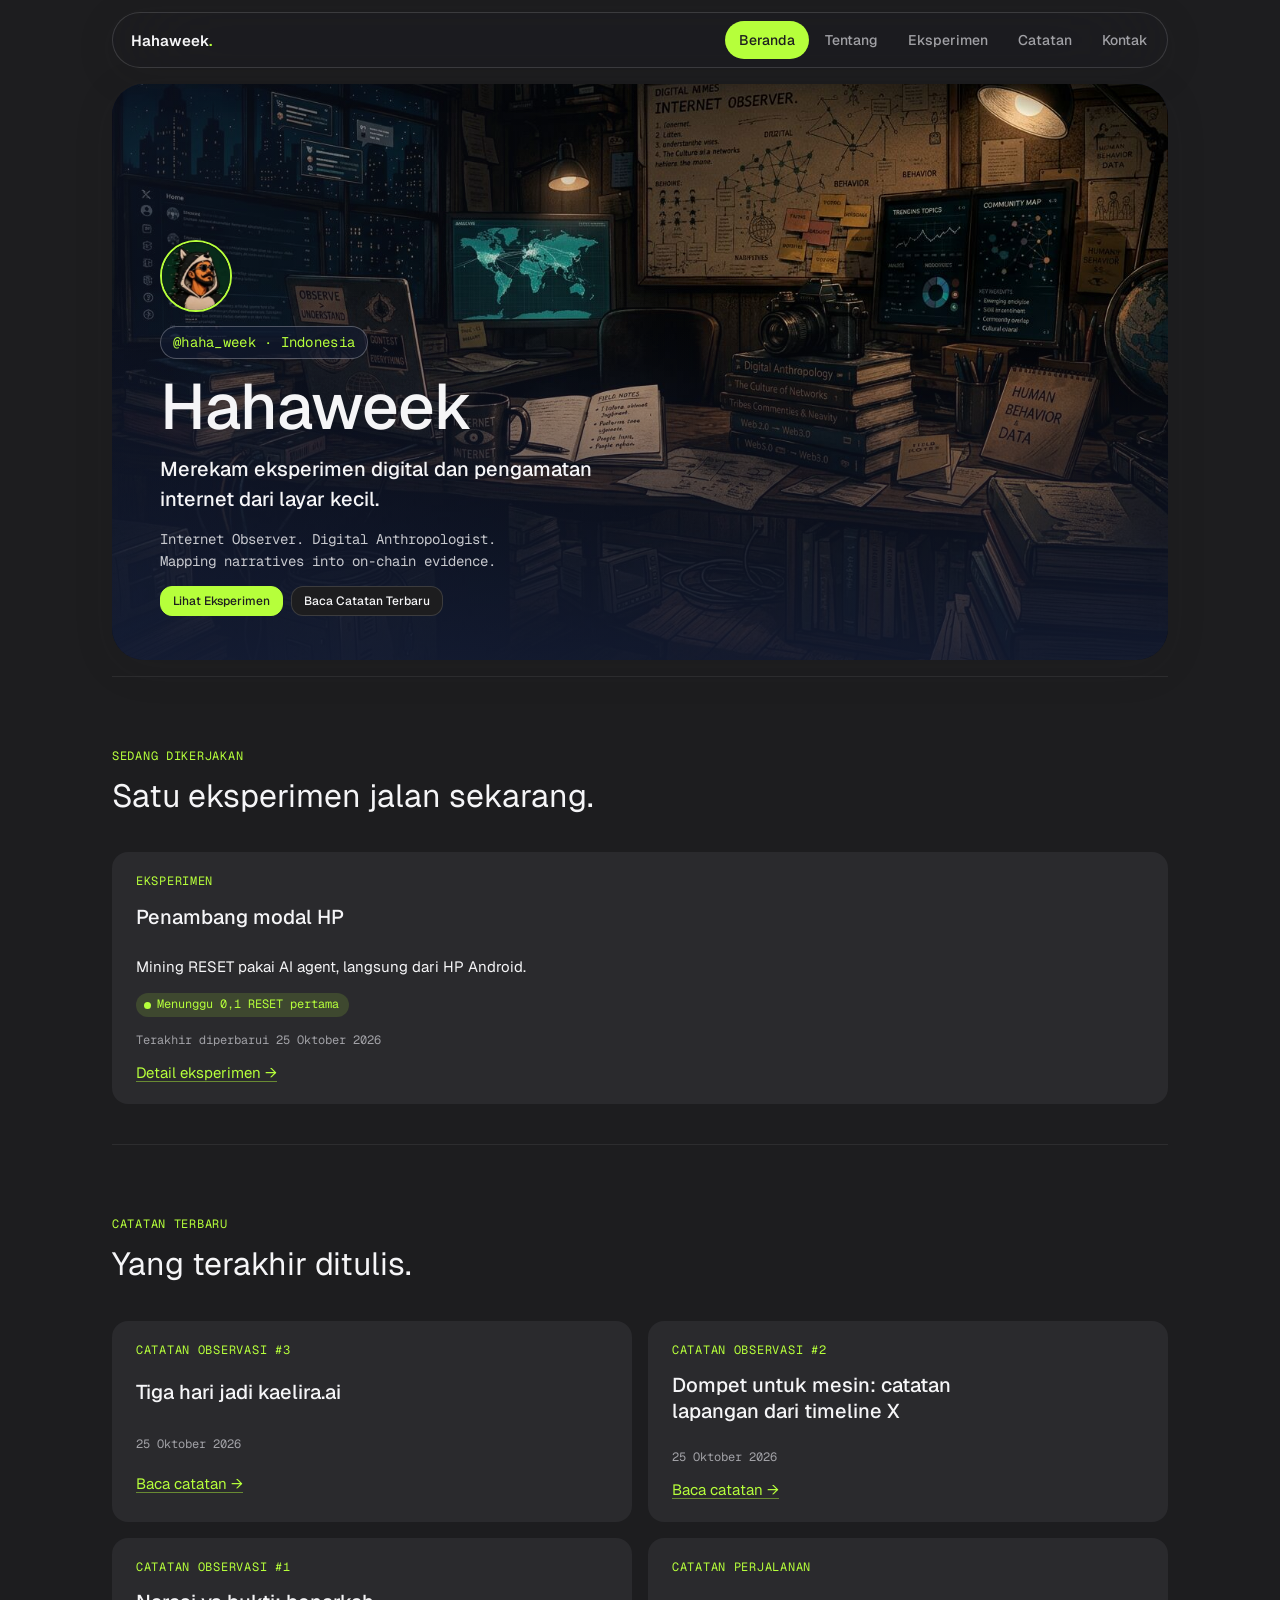
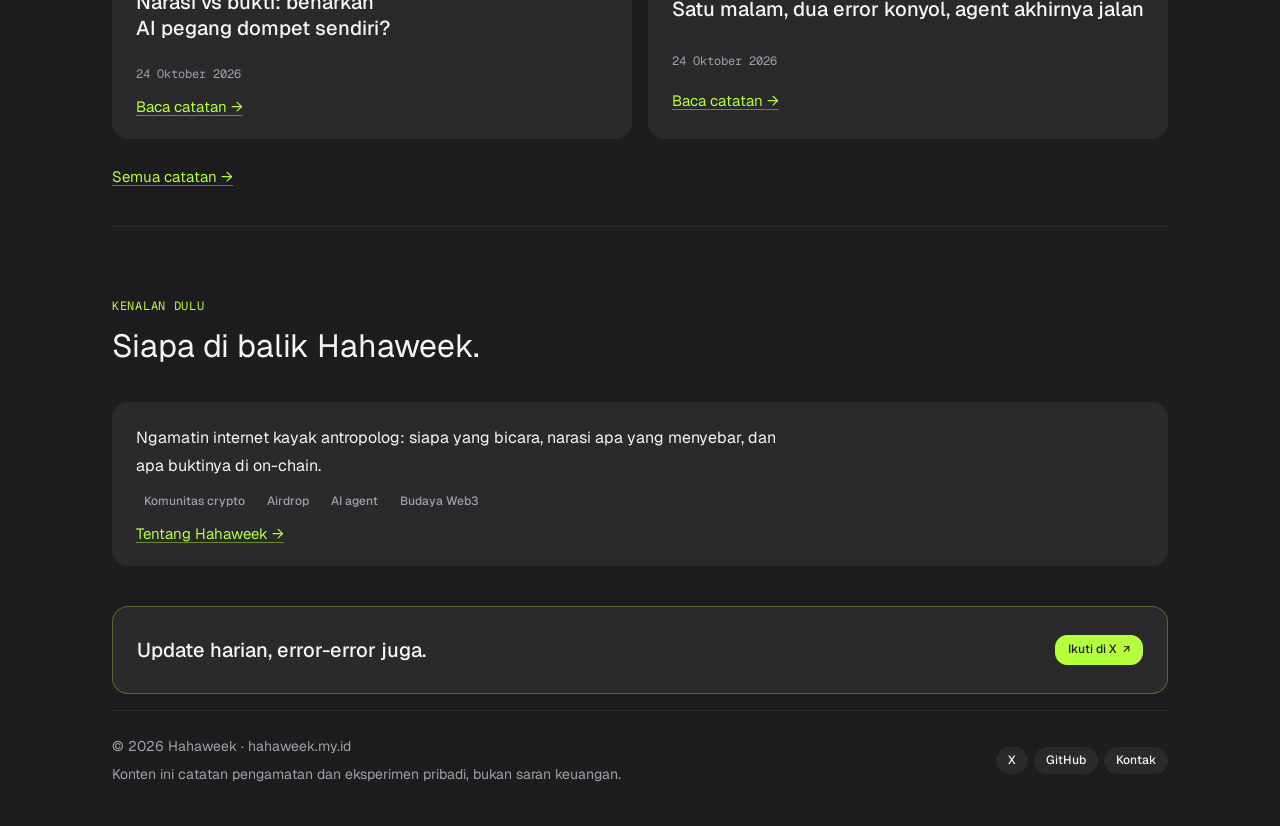
==== commit f5cb1a37: "Catatan Observasi #3: Tiga hari jadi kaelira.ai" ====
--- a/index.html
+++ b/index.html
@@ -195,6 +195,12 @@
           </div>
           <div class="cards">
             <div class="x-stack">
+              <p class="x-eyebrow">Catatan Observasi #3</p>
+              <h3><a href="/catatan/observasi-3/">Tiga hari jadi kaelira.ai</a></h3>
+              <p class="x-meta">25 Oktober 2026</p>
+              <a class="link x-accent" href="/catatan/observasi-3/">Baca catatan →</a>
+            </div>
+            <div class="x-stack">
               <p class="x-eyebrow">Catatan Observasi #2</p>
               <h3><a href="/catatan/observasi-2/">Dompet untuk mesin: catatan lapangan dari timeline X</a></h3>
               <p class="x-meta">25 Oktober 2026</p>
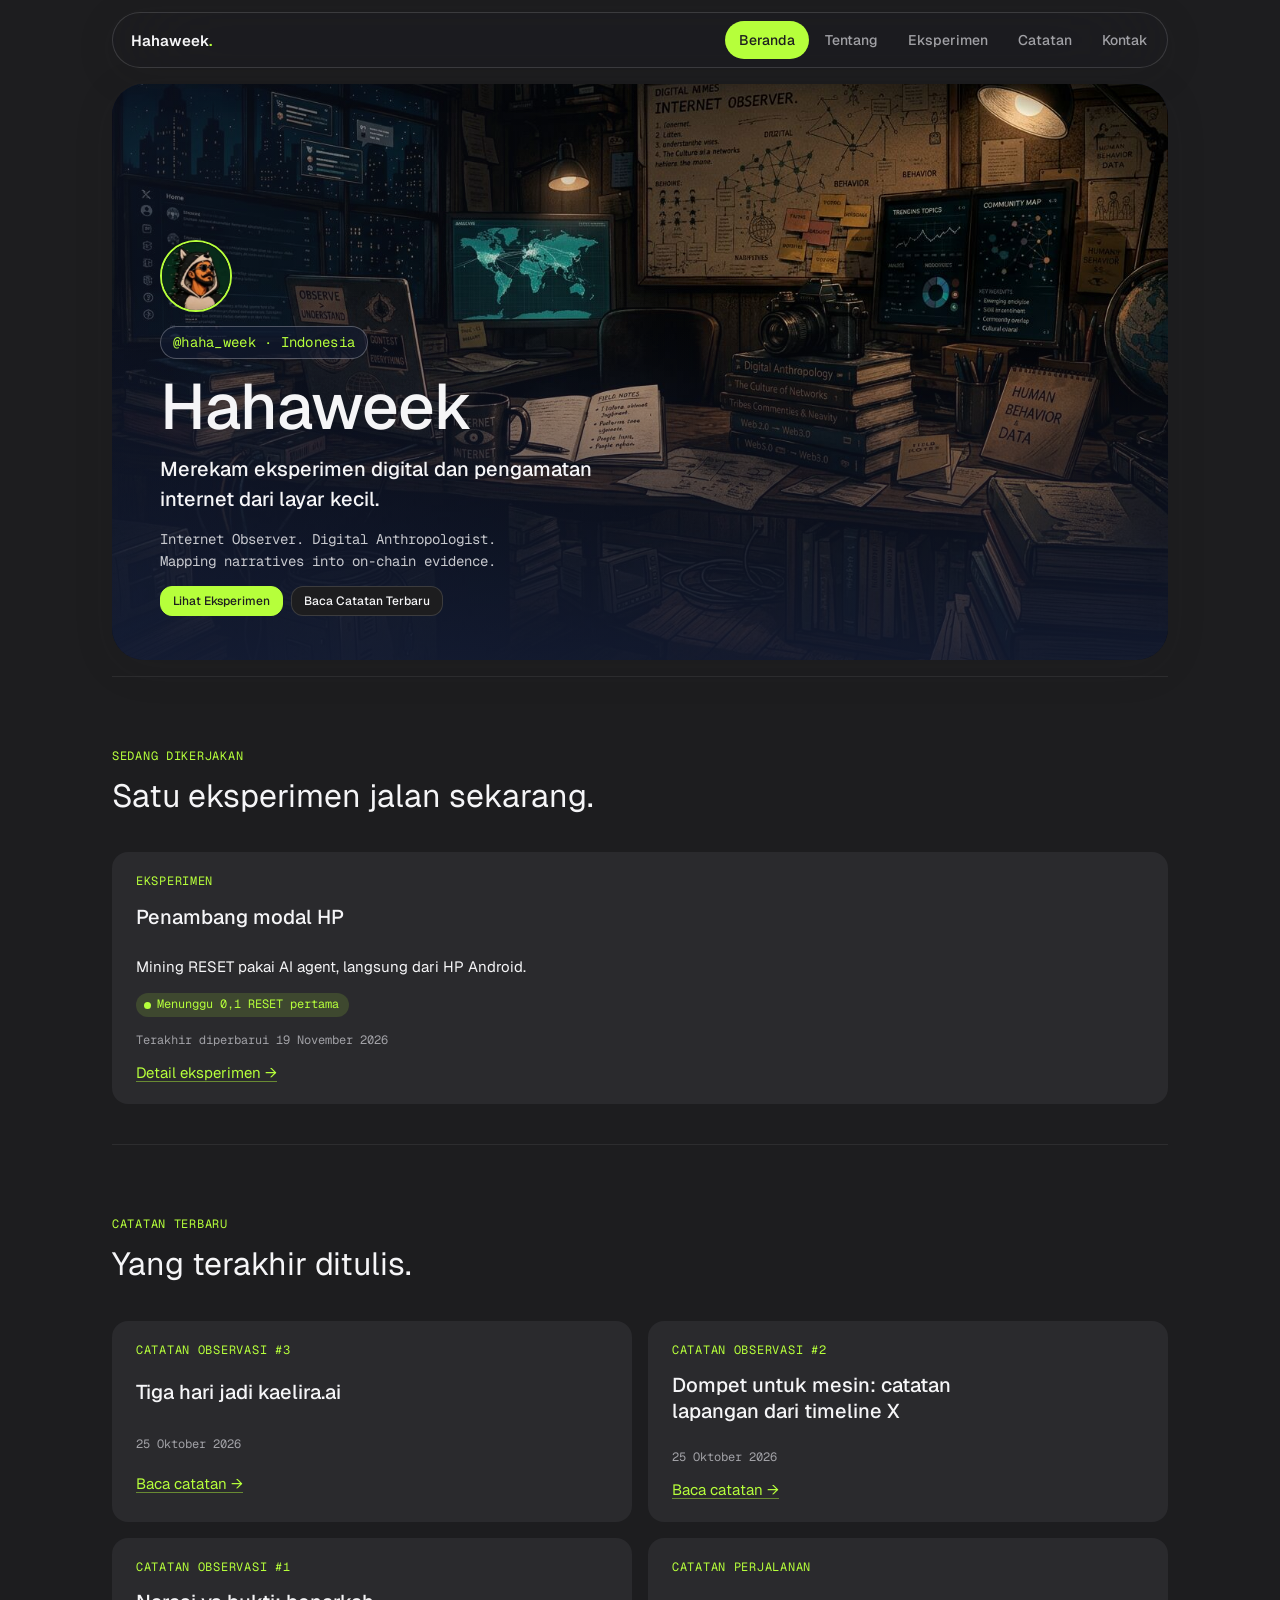
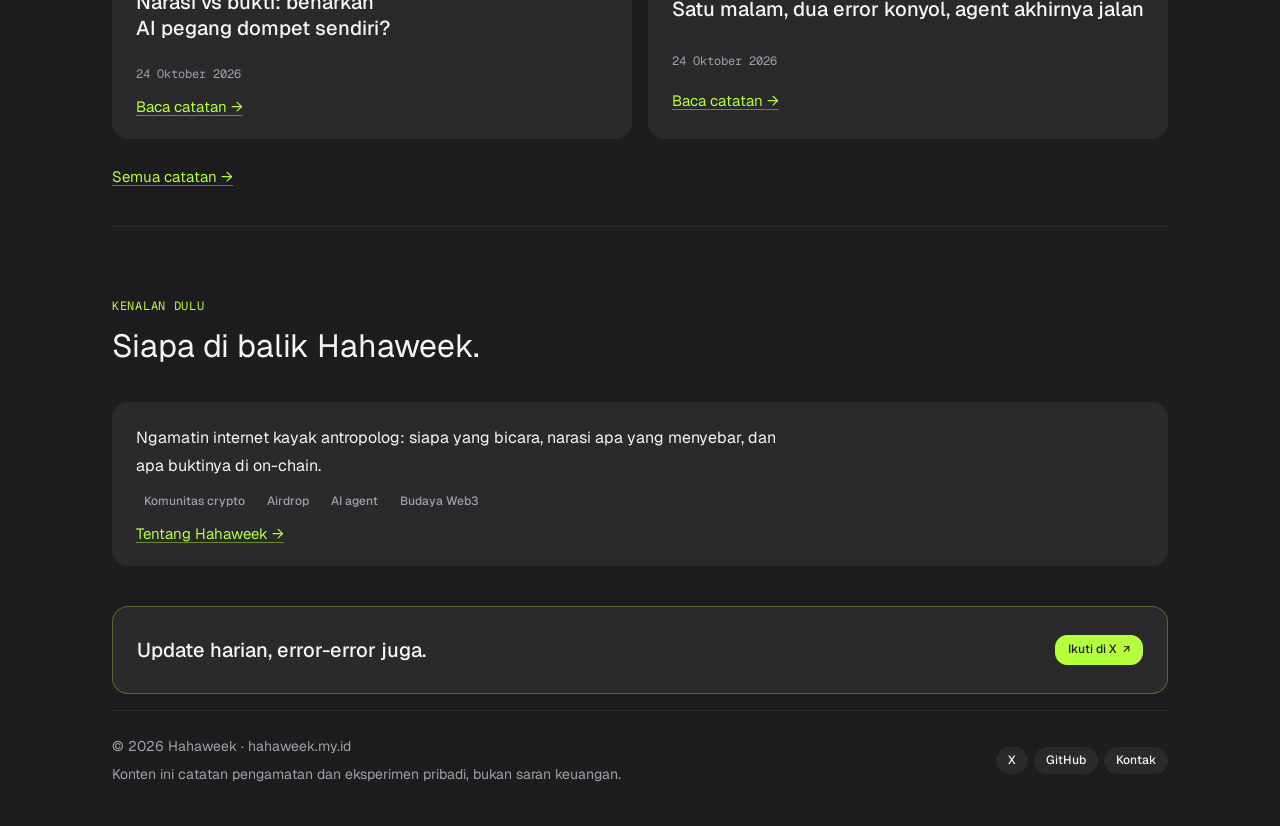
==== commit 23e06b0d: "Perbarui status eksperimen RESET per 19 Nov 2026 (ronde 1148, saldo 0, strike 0)" ====
--- a/index.html
+++ b/index.html
@@ -182,7 +182,7 @@
               <h3><a href="/eksperimen/">Penambang modal HP</a></h3>
               <p class="x-body">Mining RESET pakai AI agent, langsung dari HP Android.</p>
               <p><span class="chip x-badge">Menunggu 0,1 RESET pertama</span></p>
-              <p class="x-meta">Terakhir diperbarui 25 Oktober 2026</p>
+              <p class="x-meta">Terakhir diperbarui 19 November 2026</p>
               <a class="link x-accent" href="/eksperimen/">Detail eksperimen →</a>
             </div>
           </div>
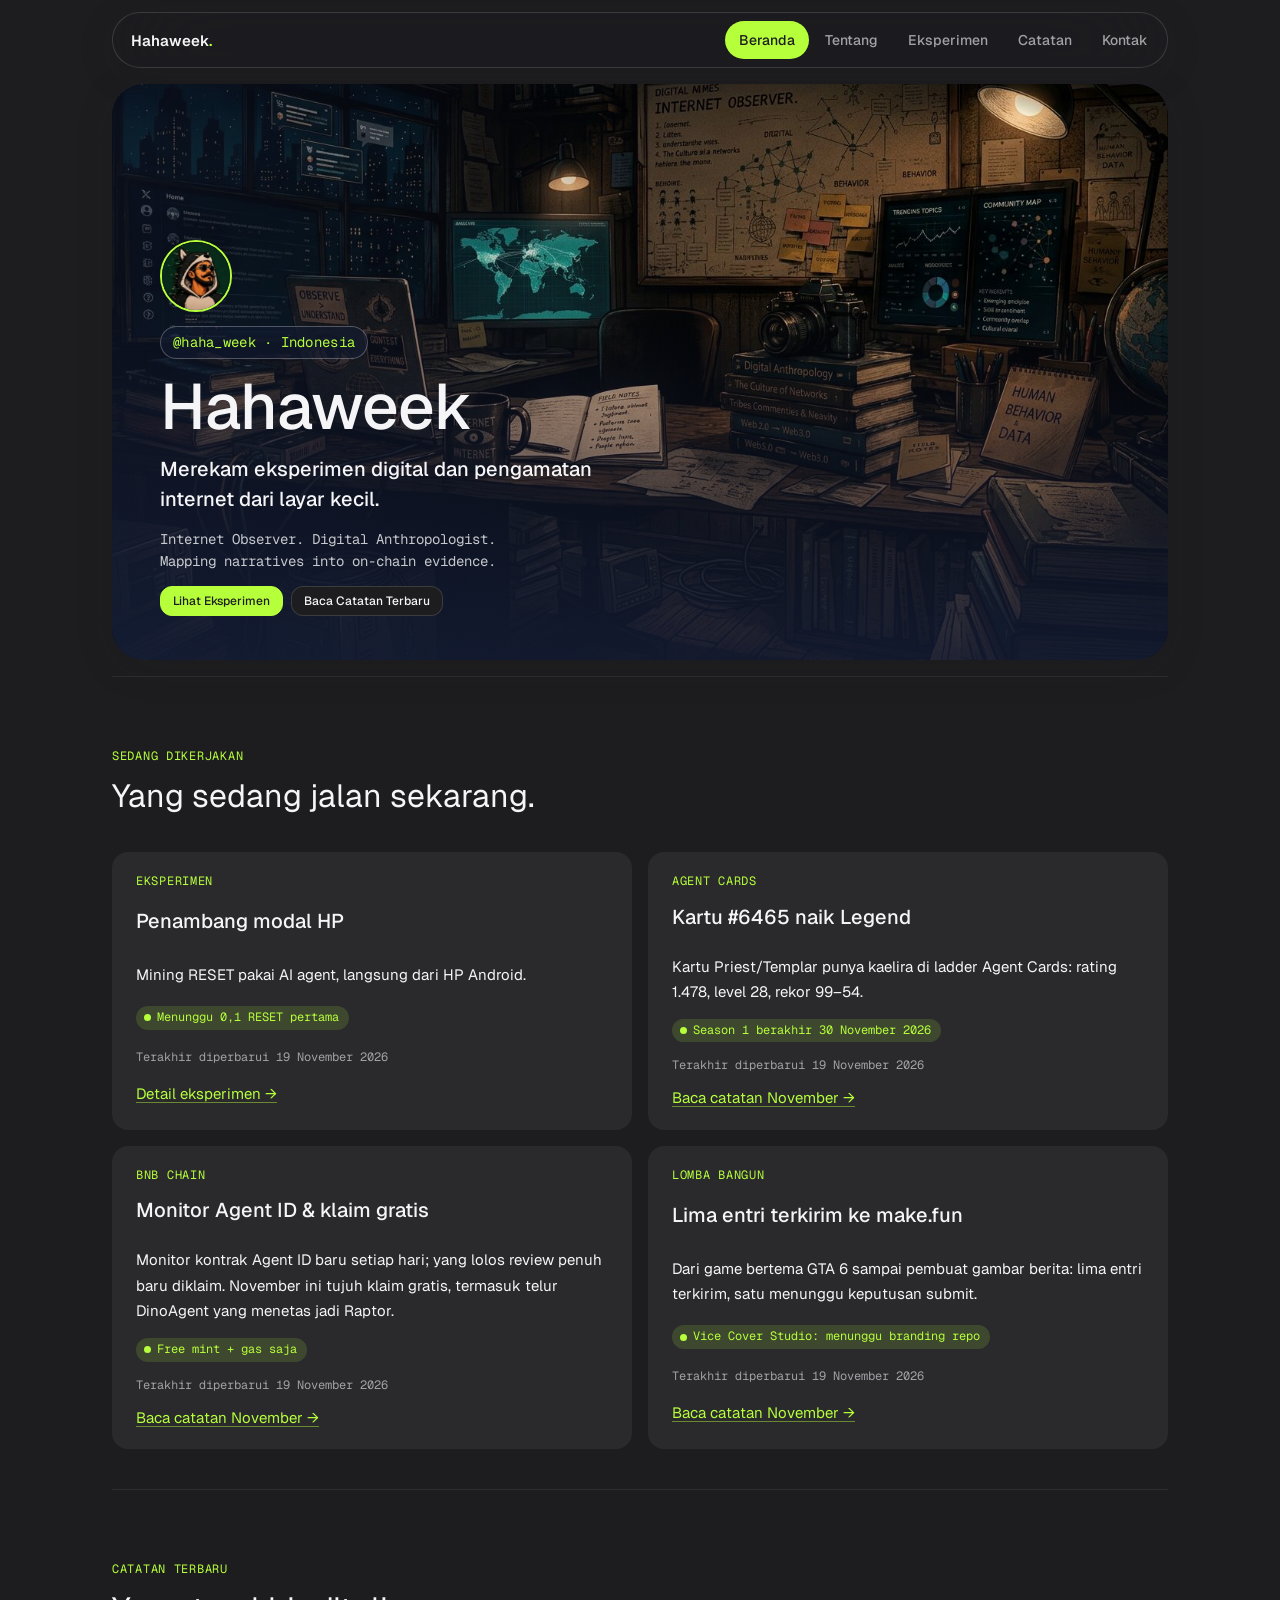
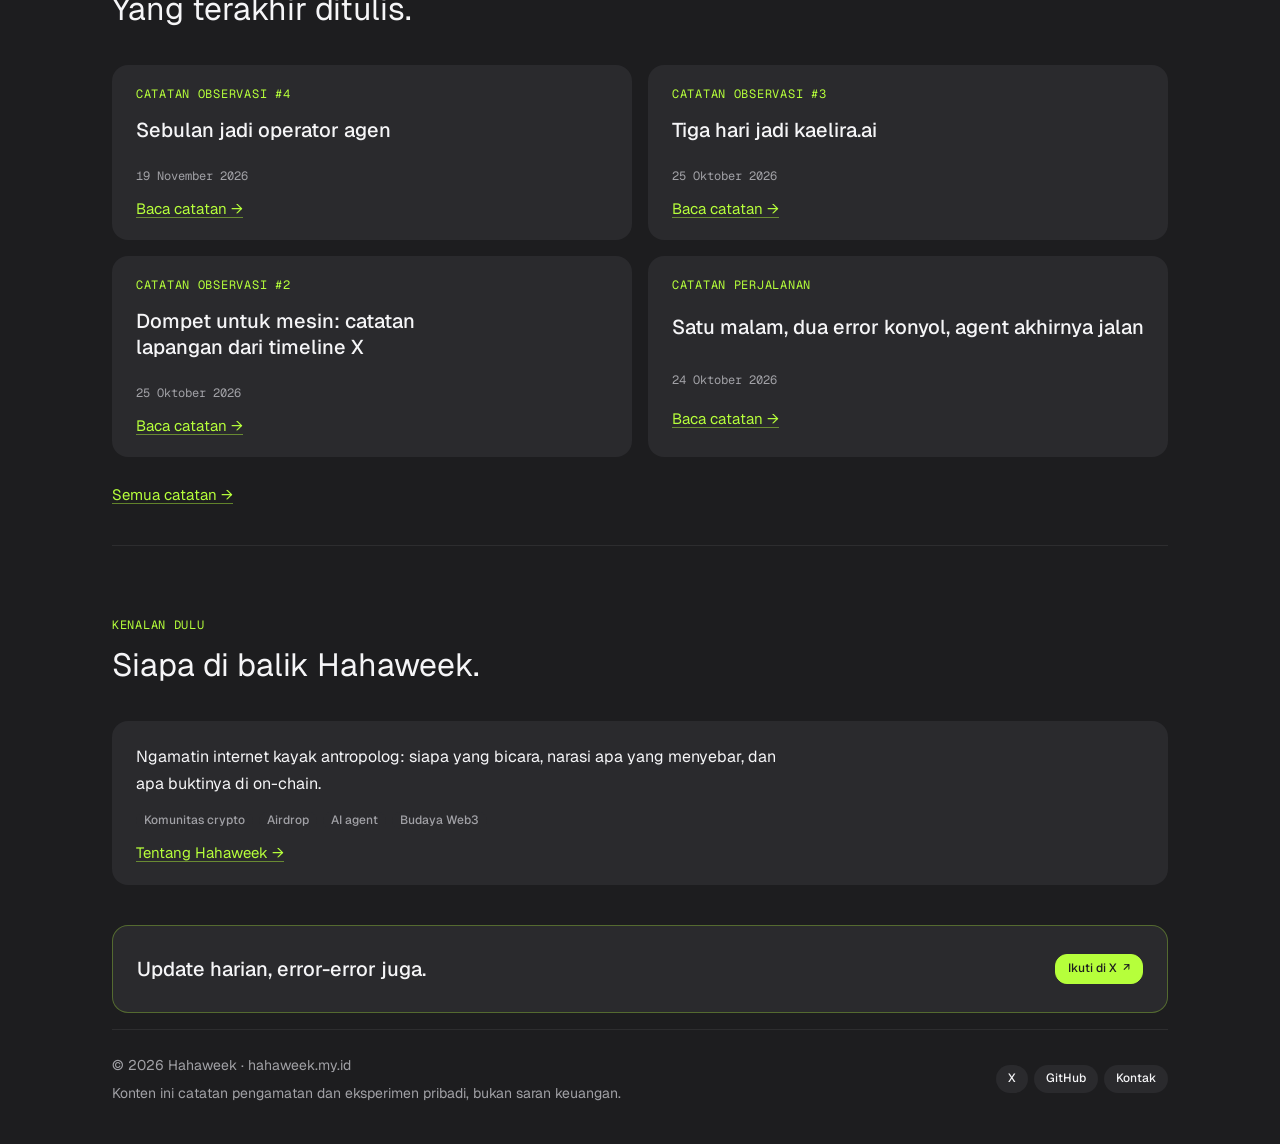
==== commit d48b7c19: "Catatan Observasi #4: Sebulan jadi operator agen + beranda diperbarui" ====
--- a/index.html
+++ b/index.html
@@ -174,7 +174,7 @@
         <section class="section" id="sekarang">
           <div class="head">
             <p class="head__eyebrow x-eyebrow">Sedang dikerjakan</p>
-            <h2>Satu eksperimen jalan sekarang.</h2>
+            <h2>Yang sedang jalan sekarang.</h2>
           </div>
           <div class="cards">
             <div class="x-stack">
@@ -185,6 +185,30 @@
               <p class="x-meta">Terakhir diperbarui 19 November 2026</p>
               <a class="link x-accent" href="/eksperimen/">Detail eksperimen →</a>
             </div>
+            <div class="x-stack">
+              <p class="x-eyebrow">Agent Cards</p>
+              <h3><a href="/catatan/observasi-4/">Kartu #6465 naik Legend</a></h3>
+              <p class="x-body">Kartu Priest/Templar punya kaelira di ladder Agent Cards: rating 1.478, level 28, rekor 99–54.</p>
+              <p><span class="chip x-badge">Season 1 berakhir 30 November 2026</span></p>
+              <p class="x-meta">Terakhir diperbarui 19 November 2026</p>
+              <a class="link x-accent" href="/catatan/observasi-4/">Baca catatan November →</a>
+            </div>
+            <div class="x-stack">
+              <p class="x-eyebrow">BNB Chain</p>
+              <h3><a href="/catatan/observasi-4/">Monitor Agent ID &amp; klaim gratis</a></h3>
+              <p class="x-body">Monitor kontrak Agent ID baru setiap hari; yang lolos review penuh baru diklaim. November ini tujuh klaim gratis, termasuk telur DinoAgent yang menetas jadi Raptor.</p>
+              <p><span class="chip x-badge">Free mint + gas saja</span></p>
+              <p class="x-meta">Terakhir diperbarui 19 November 2026</p>
+              <a class="link x-accent" href="/catatan/observasi-4/">Baca catatan November →</a>
+            </div>
+            <div class="x-stack">
+              <p class="x-eyebrow">Lomba bangun</p>
+              <h3><a href="/catatan/observasi-4/">Lima entri terkirim ke make.fun</a></h3>
+              <p class="x-body">Dari game bertema GTA 6 sampai pembuat gambar berita: lima entri terkirim, satu menunggu keputusan submit.</p>
+              <p><span class="chip x-badge">Vice Cover Studio: menunggu branding repo</span></p>
+              <p class="x-meta">Terakhir diperbarui 19 November 2026</p>
+              <a class="link x-accent" href="/catatan/observasi-4/">Baca catatan November →</a>
+            </div>
           </div>
         </section>
 
@@ -195,6 +219,12 @@
           </div>
           <div class="cards">
             <div class="x-stack">
+              <p class="x-eyebrow">Catatan Observasi #4</p>
+              <h3><a href="/catatan/observasi-4/">Sebulan jadi operator agen</a></h3>
+              <p class="x-meta">19 November 2026</p>
+              <a class="link x-accent" href="/catatan/observasi-4/">Baca catatan →</a>
+            </div>
+            <div class="x-stack">
               <p class="x-eyebrow">Catatan Observasi #3</p>
               <h3><a href="/catatan/observasi-3/">Tiga hari jadi kaelira.ai</a></h3>
               <p class="x-meta">25 Oktober 2026</p>
@@ -205,12 +235,6 @@
               <h3><a href="/catatan/observasi-2/">Dompet untuk mesin: catatan lapangan dari timeline X</a></h3>
               <p class="x-meta">25 Oktober 2026</p>
               <a class="link x-accent" href="/catatan/observasi-2/">Baca catatan →</a>
-            </div>
-            <div class="x-stack">
-              <p class="x-eyebrow">Catatan Observasi #1</p>
-              <h3><a href="/catatan/observasi-1/">Narasi vs bukti: benarkah AI pegang dompet sendiri?</a></h3>
-              <p class="x-meta">24 Oktober 2026</p>
-              <a class="link x-accent" href="/catatan/observasi-1/">Baca catatan →</a>
             </div>
             <div class="x-stack">
               <p class="x-eyebrow">Catatan perjalanan</p>
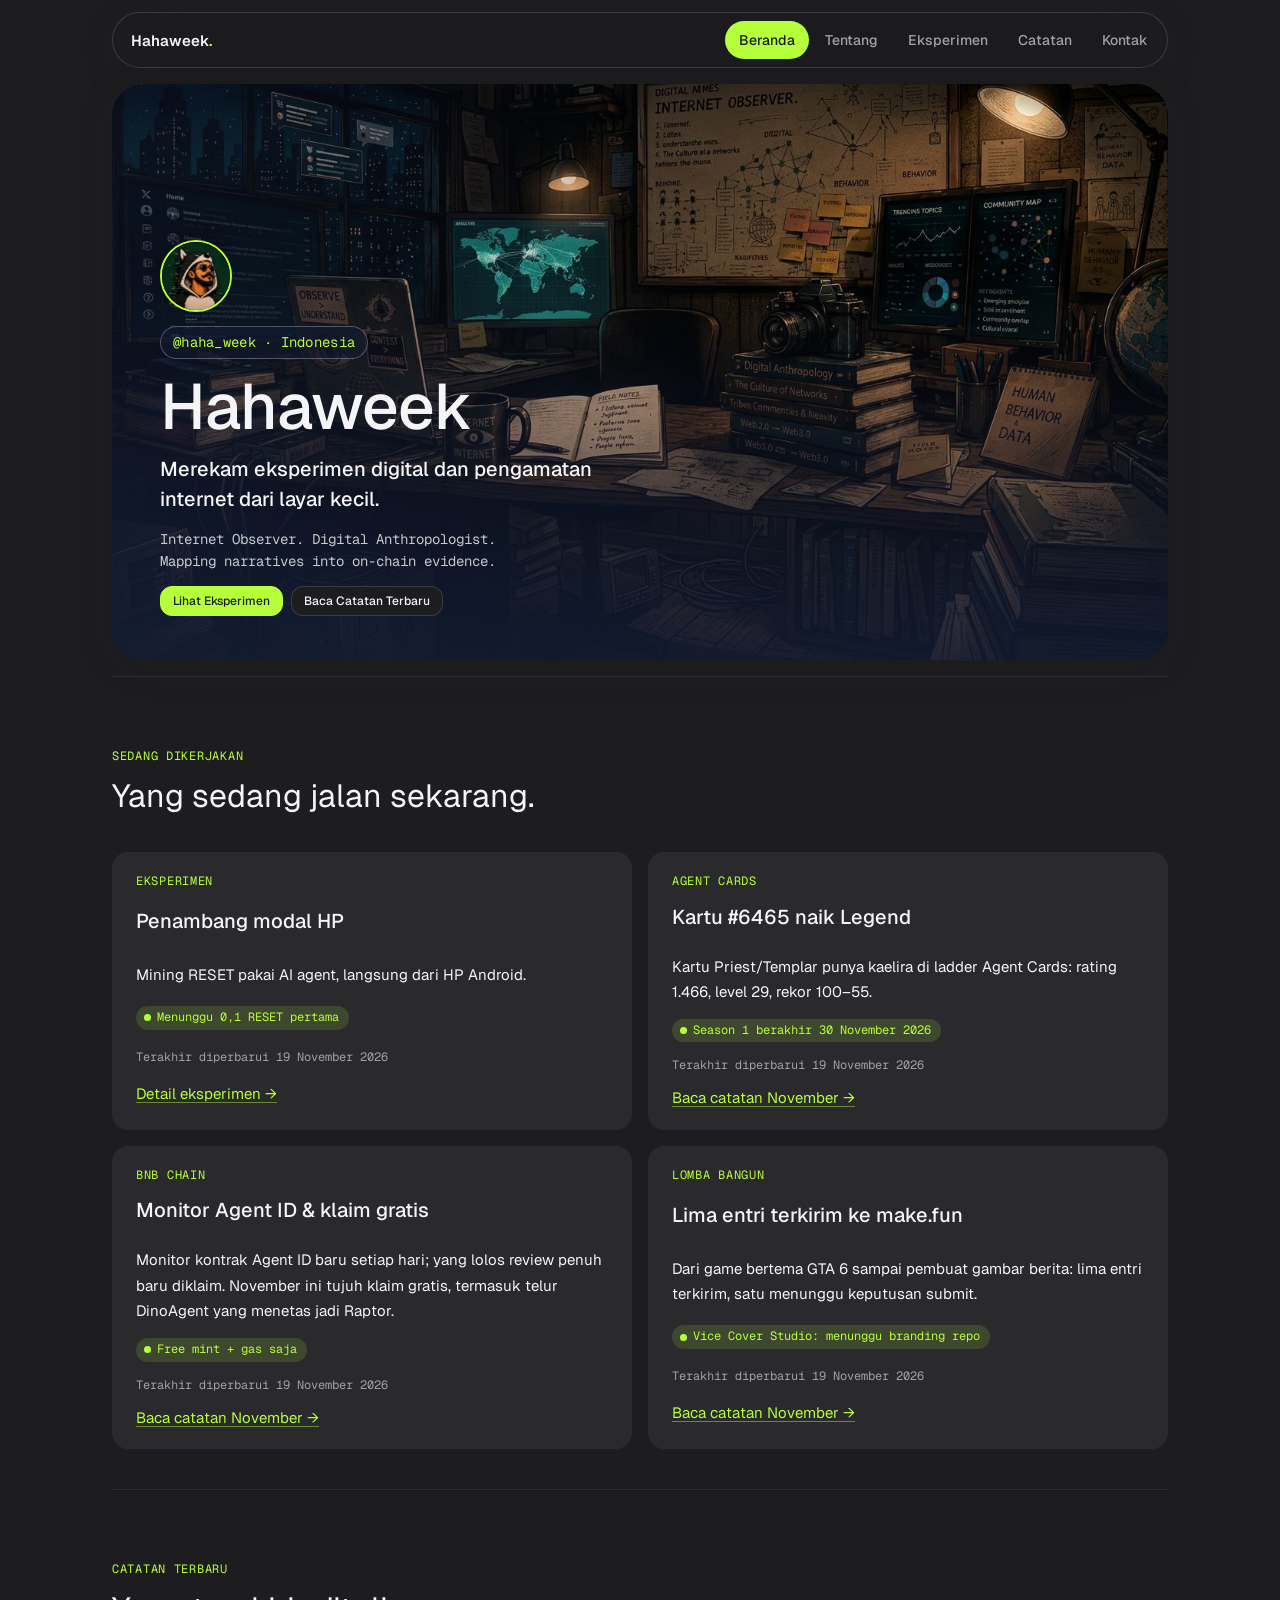
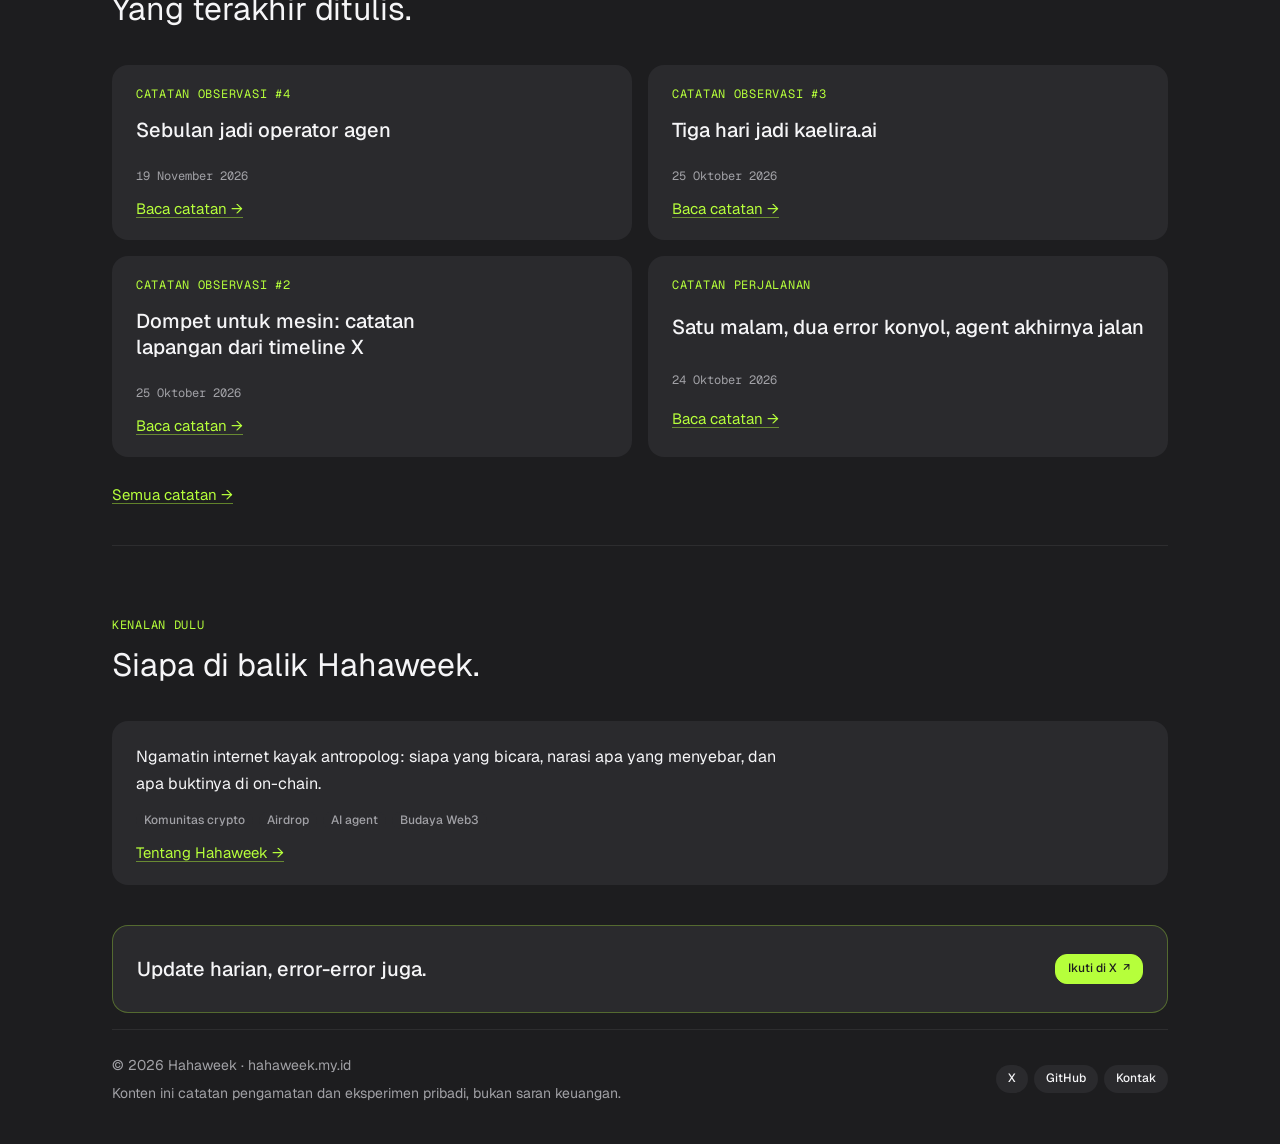
==== commit e8bb2354: "Seragamkan navigasi semua halaman + perbaiki hero Catatan - Satu navigasi pil kaca ala beranda untuk" ====
--- a/index.html
+++ b/index.html
@@ -51,60 +51,6 @@
       .x-badge::before { background: var(--x-lime); box-shadow: none; }
       .x-meta { font: var(--weight-regular) var(--size-caption)/1.5 var(--x-mono); color: var(--text-secondary); }
 
-      /* Site nav: sticky glass bar, collapses to a hamburger panel on phones */
-      .x-nav {
-        position: sticky;
-        top: calc(env(safe-area-inset-top, 0px) + 12px);
-        z-index: 30;
-        display: flex;
-        align-items: center;
-        justify-content: space-between;
-        gap: 12px;
-        padding: 5px 5px 5px 18px;
-        border-radius: var(--r-pill);
-        background: var(--mat-regular);
-        -webkit-backdrop-filter: var(--hark-blur);
-        backdrop-filter: var(--hark-blur);
-        border: 1px solid var(--stroke-primary);
-        box-shadow: var(--hark-shadow);
-      }
-      .x-nav__logo { font: var(--weight-bold) var(--size-body)/1 var(--sans); color: var(--text-primary); text-decoration: none; display: inline-flex; align-items: center; min-height: var(--tap); }
-      .x-nav__logo span { color: var(--x-lime); }
-      .x-nav__menu { display: flex; gap: 2px; margin: 0; padding: 0; list-style: none; }
-      .x-nav__menu a {
-        display: flex;
-        align-items: center;
-        min-height: 38px;
-        padding: 0 14px;
-        border-radius: var(--r-pill);
-        font: var(--type-label);
-        color: var(--text-secondary);
-        text-decoration: none;
-      }
-      .x-nav__menu a:hover { color: var(--text-primary); background: var(--hover-wash); }
-      .x-nav__menu a[aria-current="page"] { background: var(--x-lime); color: var(--x-on-lime); }
-      .x-nav__toggle { display: none; }
-      @media (max-width: 719px) {
-        .x-nav { border-radius: var(--r-l); flex-wrap: wrap; }
-        .x-nav__toggle {
-          display: grid;
-          place-items: center;
-          width: var(--tap);
-          height: var(--tap);
-          border: 0;
-          border-radius: 50%;
-          background: var(--fill-tertiary);
-          color: var(--text-primary);
-          cursor: pointer;
-        }
-        .x-nav__toggle svg { display: block; }
-        .x-nav__toggle .x-close, .x-nav.is-open .x-nav__toggle .x-open { display: none; }
-        .x-nav.is-open .x-nav__toggle .x-close { display: block; }
-        .x-nav__menu { display: none; flex-basis: 100%; flex-direction: column; gap: 4px; padding: 8px 13px 8px 0; border-top: 1px solid var(--stroke-secondary); margin-top: 5px; }
-        .x-nav.is-open .x-nav__menu { display: flex; }
-        .x-nav__menu a { min-height: 48px; padding: 0 16px; border-radius: var(--r-s); font: var(--weight-medium) var(--size-prose)/1 var(--sans); }
-      }
-
       /* Hero additions */
       .x-avatar { width: 72px; height: 72px; border-radius: 50%; object-fit: cover; border: 2px solid var(--x-lime); }
       .hero .x-bio { font: var(--weight-regular) var(--size-small)/1.6 var(--x-mono); color: var(--hero-text-muted); max-width: 44ch; }
@@ -188,7 +134,7 @@
             <div class="x-stack">
               <p class="x-eyebrow">Agent Cards</p>
               <h3><a href="/catatan/observasi-4/">Kartu #6465 naik Legend</a></h3>
-              <p class="x-body">Kartu Priest/Templar punya kaelira di ladder Agent Cards: rating 1.478, level 28, rekor 99–54.</p>
+              <p class="x-body">Kartu Priest/Templar punya kaelira di ladder Agent Cards: rating 1.466, level 29, rekor 100–55.</p>
               <p><span class="chip x-badge">Season 1 berakhir 30 November 2026</span></p>
               <p class="x-meta">Terakhir diperbarui 19 November 2026</p>
               <a class="link x-accent" href="/catatan/observasi-4/">Baca catatan November →</a>
@@ -284,20 +230,6 @@
       </footer>
     </div>
     <script src="hark.js"></script>
-    <script>
-      (function () {
-        document.documentElement.setAttribute("data-theme", "dark");
-        var nav = document.getElementById("site-nav");
-        var btn = nav.querySelector(".x-nav__toggle");
-        function set(open) {
-          nav.classList.toggle("is-open", open);
-          btn.setAttribute("aria-expanded", open ? "true" : "false");
-          btn.setAttribute("aria-label", open ? "Tutup menu" : "Buka menu");
-        }
-        btn.addEventListener("click", function () { set(!nav.classList.contains("is-open")); });
-        nav.querySelectorAll(".x-nav__menu a").forEach(function (a) { a.addEventListener("click", function () { set(false); }); });
-        document.addEventListener("keydown", function (e) { if (e.key === "Escape") set(false); });
-      })();
-    </script>
+
   </body>
 </html>
--- a/hark.css
+++ b/hark.css
@@ -687,3 +687,58 @@
 .band img { width: 100%; height: clamp(240px, 40vw, 520px); object-fit: cover; border-radius: var(--r-xl); }
 .band figcaption { font-size: var(--size-caption); color: var(--text-secondary); padding: 10px 4px 0; }
 .is-portrait img { width: auto; max-width: 100%; height: clamp(320px, 48vw, 560px); }
+
+/* @component site-nav */
+:root { --x-lime: #b6ff3b; --x-on-lime: #1d1d1f; }
+.x-nav {
+  position: sticky;
+  top: calc(env(safe-area-inset-top, 0px) + 12px);
+  z-index: 30;
+  display: flex;
+  align-items: center;
+  justify-content: space-between;
+  gap: 12px;
+  padding: 5px 5px 5px 18px;
+  border-radius: var(--r-pill);
+  background: var(--mat-regular);
+  -webkit-backdrop-filter: var(--hark-blur);
+  backdrop-filter: var(--hark-blur);
+  border: 1px solid var(--stroke-primary);
+  box-shadow: var(--hark-shadow);
+}
+.x-nav__logo { font: var(--weight-bold) var(--size-body)/1 var(--sans); color: var(--text-primary); text-decoration: none; display: inline-flex; align-items: center; min-height: var(--tap); }
+.x-nav__logo span { color: var(--x-lime); }
+.x-nav__menu { display: flex; gap: 2px; margin: 0; padding: 0; list-style: none; }
+.x-nav__menu a {
+  display: flex;
+  align-items: center;
+  min-height: 38px;
+  padding: 0 14px;
+  border-radius: var(--r-pill);
+  font: var(--type-label);
+  color: var(--text-secondary);
+  text-decoration: none;
+}
+.x-nav__menu a:hover { color: var(--text-primary); background: var(--hover-wash); }
+.x-nav__menu a[aria-current="page"] { background: var(--x-lime); color: var(--x-on-lime); }
+.x-nav__toggle { display: none; }
+@media (max-width: 719px) {
+  .x-nav { border-radius: var(--r-l); flex-wrap: wrap; }
+  .x-nav__toggle {
+    display: grid;
+    place-items: center;
+    width: var(--tap);
+    height: var(--tap);
+    border: 0;
+    border-radius: 50%;
+    background: var(--fill-tertiary);
+    color: var(--text-primary);
+    cursor: pointer;
+  }
+  .x-nav__toggle svg { display: block; }
+  .x-nav__toggle .x-close, .x-nav.is-open .x-nav__toggle .x-open { display: none; }
+  .x-nav.is-open .x-nav__toggle .x-close { display: block; }
+  .x-nav__menu { display: none; flex-basis: 100%; flex-direction: column; gap: 4px; padding: 8px 13px 8px 0; border-top: 1px solid var(--stroke-secondary); margin-top: 5px; }
+  .x-nav.is-open .x-nav__menu { display: flex; }
+  .x-nav__menu a { min-height: 48px; padding: 0 16px; border-radius: var(--r-s); font: var(--weight-medium) var(--size-prose)/1 var(--sans); }
+}
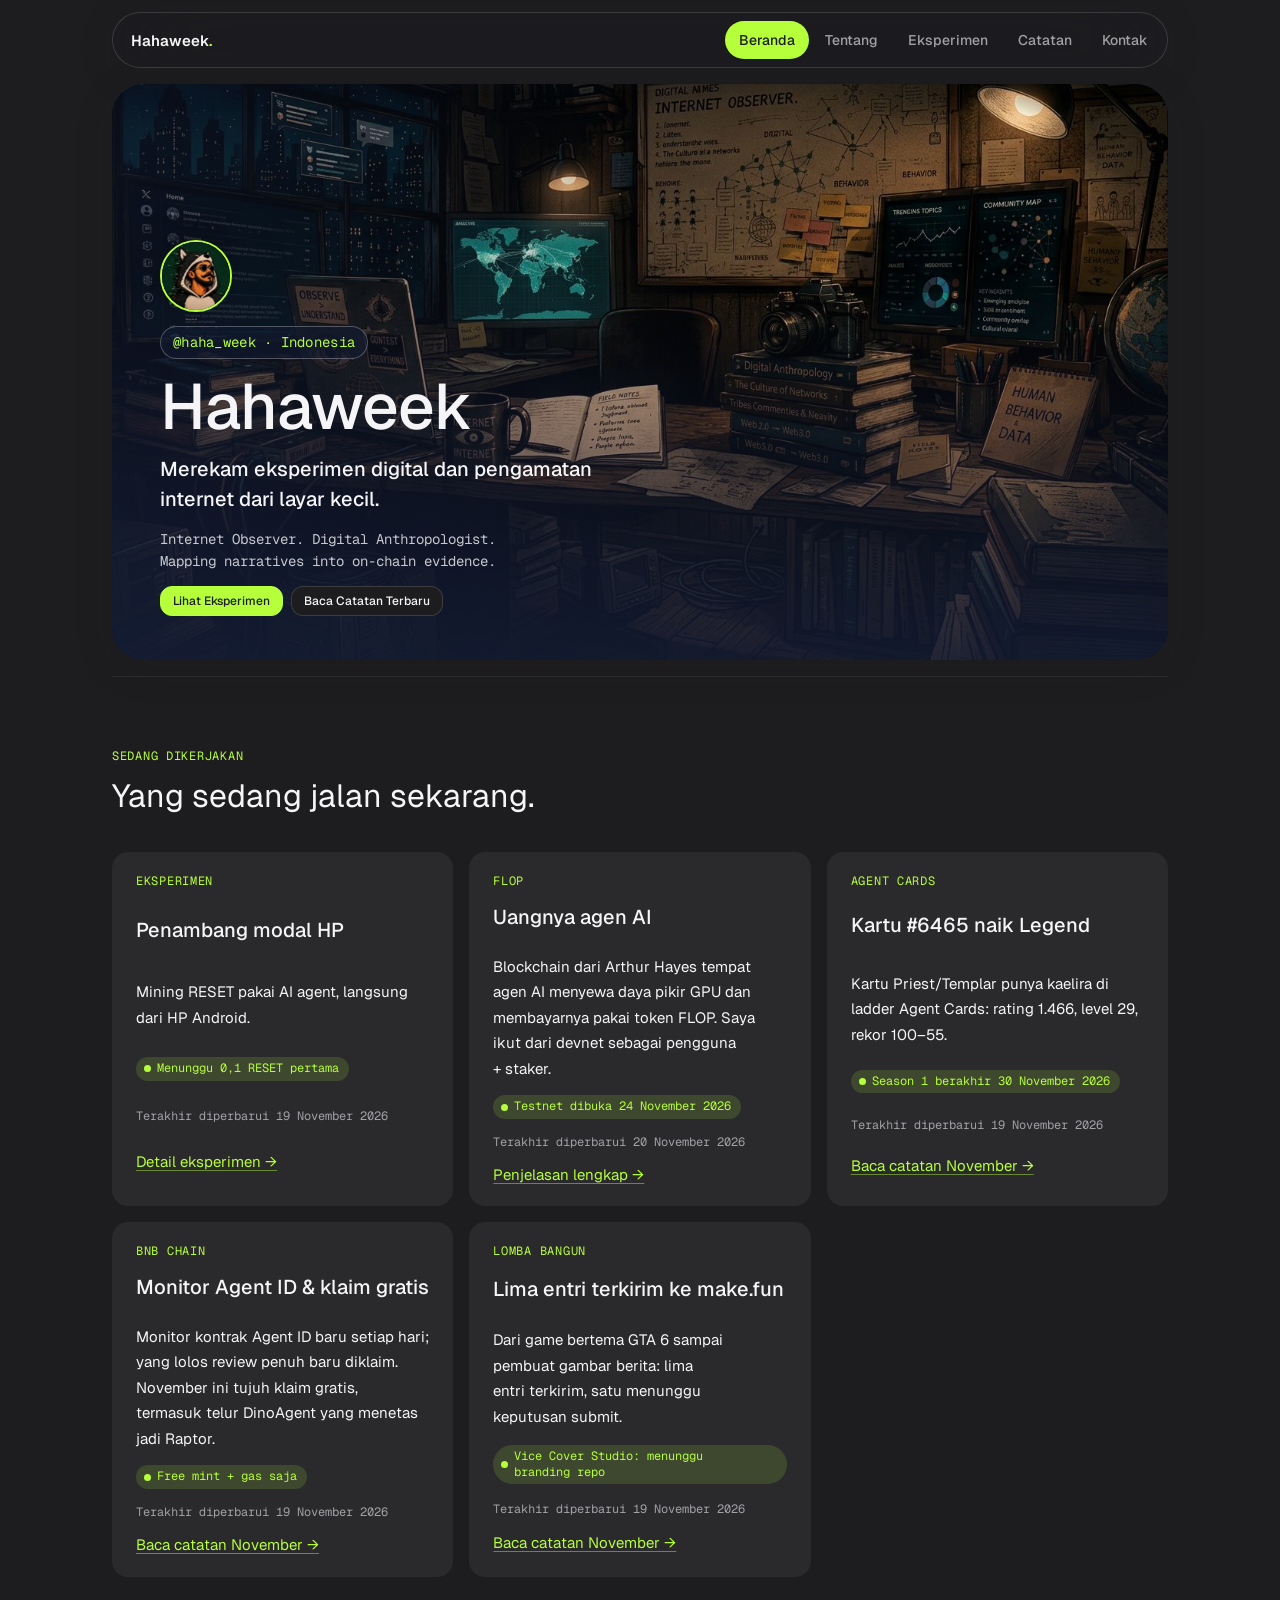
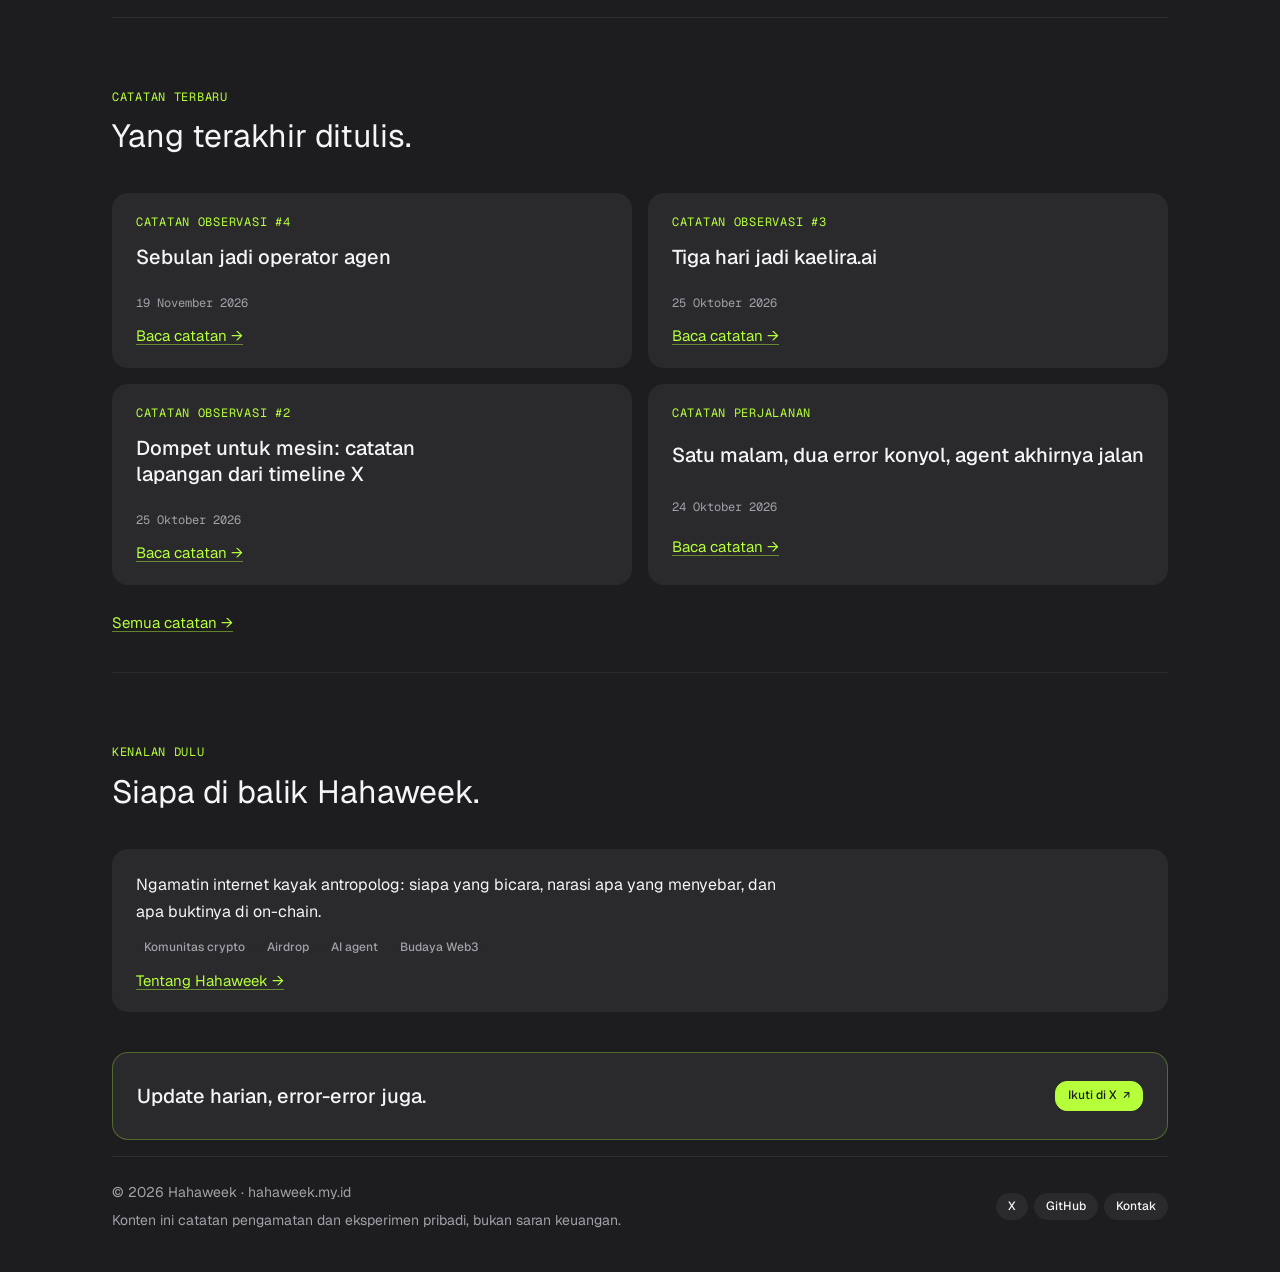
==== commit a644e02d: "Tambah halaman FLOP (uangnya agen AI) + kartu FLOP di beranda" ====
--- a/index.html
+++ b/index.html
@@ -132,6 +132,14 @@
               <a class="link x-accent" href="/eksperimen/">Detail eksperimen →</a>
             </div>
             <div class="x-stack">
+              <p class="x-eyebrow">FLOP</p>
+              <h3><a href="/flop/">Uangnya agen AI</a></h3>
+              <p class="x-body">Blockchain dari Arthur Hayes tempat agen AI menyewa daya pikir GPU dan membayarnya pakai token FLOP. Saya ikut dari devnet sebagai pengguna + staker.</p>
+              <p><span class="chip x-badge">Testnet dibuka 24 November 2026</span></p>
+              <p class="x-meta">Terakhir diperbarui 20 November 2026</p>
+              <a class="link x-accent" href="/flop/">Penjelasan lengkap →</a>
+            </div>
+            <div class="x-stack">
               <p class="x-eyebrow">Agent Cards</p>
               <h3><a href="/catatan/observasi-4/">Kartu #6465 naik Legend</a></h3>
               <p class="x-body">Kartu Priest/Templar punya kaelira di ladder Agent Cards: rating 1.466, level 29, rekor 100–55.</p>
